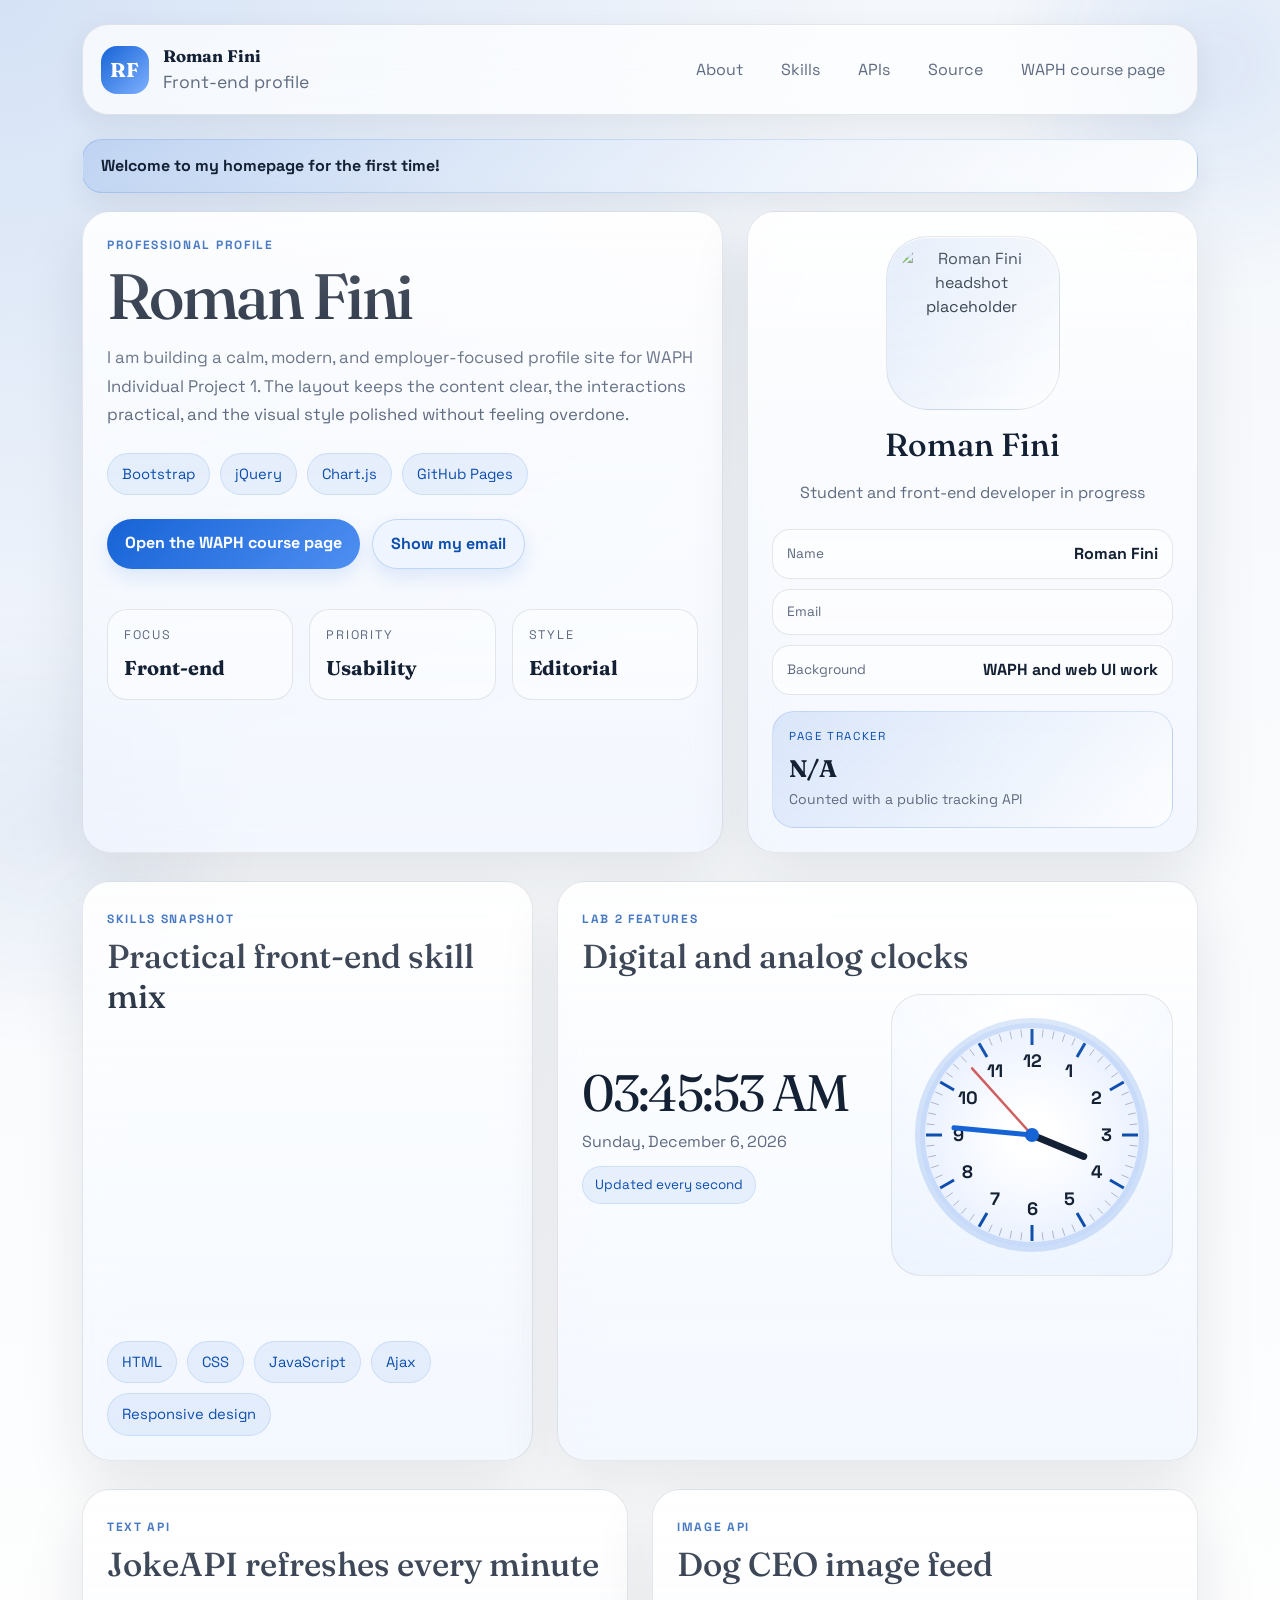
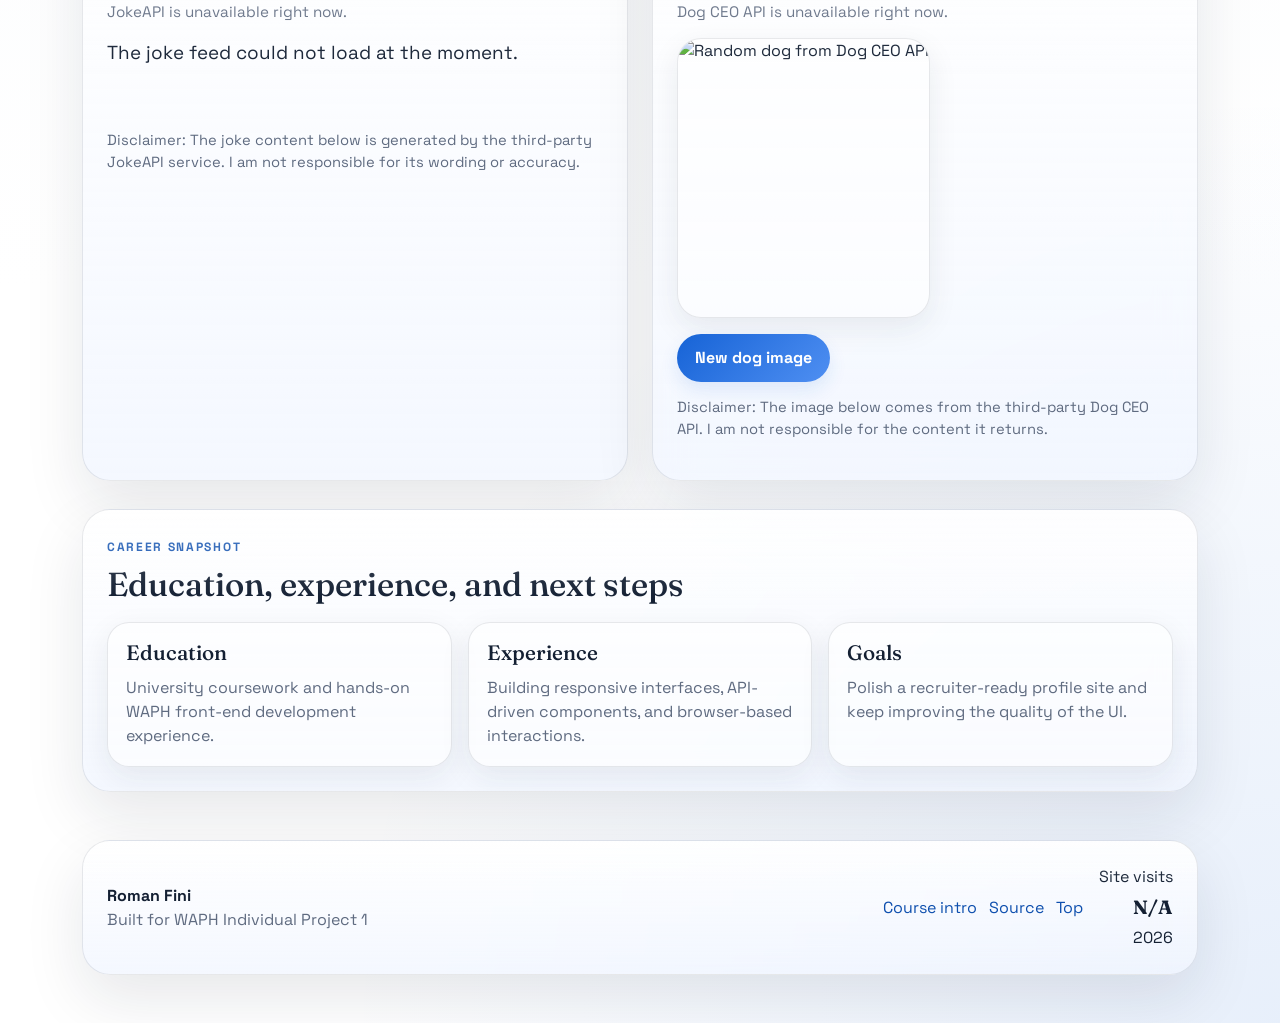
==== index.html @ 518fb68f "website draft" ====
<!doctype html>
<html lang="en">
<head>
  <meta charset="utf-8">
  <meta name="viewport" content="width=device-width, initial-scale=1">
  <title>Roman Fini | WAPH Professional Profile</title>
  <link rel="preconnect" href="https://fonts.googleapis.com">
  <link rel="preconnect" href="https://fonts.gstatic.com" crossorigin>
  <link href="https://fonts.googleapis.com/css2?family=Fraunces:opsz,wght@9..144,600;9..144,700&family=Space+Grotesk:wght@400;500;700&display=swap" rel="stylesheet">
  <link href="https://cdn.jsdelivr.net/npm/bootstrap@5.3.3/dist/css/bootstrap.min.css" rel="stylesheet">
  <link rel="stylesheet" href="styles.css">
</head>
<body>
  <div class="ambient ambient-one"></div>
  <div class="ambient ambient-two"></div>

  <header class="container py-4">
    <nav class="navbar navbar-expand-lg site-nav">
      <a class="navbar-brand brand-lockup" href="index.html" aria-label="Roman Fini home">
        <span class="brand-mark">RF</span>
        <span>
          <strong>Roman Fini</strong>
          <small>Front-end profile</small>
        </span>
      </a>
      <button class="navbar-toggler" type="button" data-bs-toggle="collapse" data-bs-target="#navLinks" aria-controls="navLinks" aria-expanded="false" aria-label="Toggle navigation">
        <span class="navbar-toggler-icon"></span>
      </button>
      <div class="collapse navbar-collapse" id="navLinks">
        <div class="ms-auto nav-links">
          <a href="#about">About</a>
          <a href="#skills">Skills</a>
          <a href="#apis">APIs</a>
          <a href="source.html">Source</a>
          <a href="waph.html">WAPH course page</a>
        </div>
      </div>
    </nav>
  </header>

  <main class="container pb-5">
    <div id="welcomeBanner" class="welcome-banner" role="status" aria-live="polite"></div>

    <section class="hero-grid row g-4 align-items-stretch" id="about">
      <div class="col-lg-7">
        <div class="panel hero-panel h-100">
          <div class="eyebrow">Professional profile</div>
          <h1>Roman Fini</h1>
          <p class="lead-copy">
            I am building a calm, modern, and employer-focused profile site for WAPH Individual Project 1.
            The layout keeps the content clear, the interactions practical, and the visual style polished without feeling overdone.
          </p>
          <div class="chip-row">
            <span class="chip">Bootstrap</span>
            <span class="chip">jQuery</span>
            <span class="chip">Chart.js</span>
            <span class="chip">GitHub Pages</span>
          </div>
          <div class="hero-actions">
            <a class="btn btn-primary soft-button" href="waph.html">Open the WAPH course page</a>
            <button id="toggleEmail" class="btn btn-outline-primary soft-button" type="button" aria-controls="emailValue" aria-expanded="false">Show my email</button>
          </div>
          <div class="hero-metrics row g-3">
            <div class="col-sm-4">
              <div class="metric">
                <span>Focus</span>
                <strong>Front-end</strong>
              </div>
            </div>
            <div class="col-sm-4">
              <div class="metric">
                <span>Priority</span>
                <strong>Usability</strong>
              </div>
            </div>
            <div class="col-sm-4">
              <div class="metric">
                <span>Style</span>
                <strong>Editorial</strong>
              </div>
            </div>
          </div>
        </div>
      </div>

      <div class="col-lg-5">
        <div class="panel profile-panel h-100">
          <div class="profile-photo-wrap">
            <img src="assets/headshot.svg" width="150" height="150" alt="Roman Fini headshot placeholder" class="profile-photo">
          </div>
          <h2 class="profile-name">Roman Fini</h2>
          <p class="profile-role">Student and front-end developer in progress</p>
          <div class="contact-list">
            <div class="contact-line">
              <span>Name</span>
              <strong>Roman Fini</strong>
            </div>
            <div class="contact-line">
              <span>Email</span>
              <strong id="emailValue" hidden>finirf@mail.uc.edu</strong>
            </div>
            <div class="contact-line">
              <span>Background</span>
              <strong>WAPH and web UI work</strong>
            </div>
          </div>
          <div class="tracker-card">
            <span class="tracker-label">Page tracker</span>
            <strong id="visitCount">Loading...</strong>
            <small>Counted with a public tracking API</small>
          </div>
        </div>
      </div>
    </section>

    <section class="row g-4 mt-1" id="skills">
      <div class="col-lg-5">
        <div class="panel h-100">
          <div class="section-heading">
            <span class="eyebrow">Skills snapshot</span>
            <h2>Practical front-end skill mix</h2>
          </div>
          <canvas id="skillsChart" height="300"></canvas>
          <div class="skill-pills">
            <span class="chip">HTML</span>
            <span class="chip">CSS</span>
            <span class="chip">JavaScript</span>
            <span class="chip">Ajax</span>
            <span class="chip">Responsive design</span>
          </div>
        </div>
      </div>
      <div class="col-lg-7">
        <div class="panel h-100">
          <div class="section-heading">
            <span class="eyebrow">Lab 2 features</span>
            <h2>Digital and analog clocks</h2>
          </div>
          <div class="clock-grid">
            <div class="clock-display">
              <div id="digitalClock" class="digital-clock"></div>
              <div id="clockDate" class="clock-date"></div>
              <div class="status-pill">Updated every second</div>
            </div>
            <div class="clock-canvas-wrap">
              <canvas id="analogClock" width="260" height="260"></canvas>
            </div>
          </div>
        </div>
      </div>
    </section>

    <section class="row g-4 mt-1" id="apis">
      <div class="col-lg-6">
        <div class="panel h-100">
          <div class="section-heading">
            <span class="eyebrow">Text API</span>
            <h2>JokeAPI refreshes every minute</h2>
          </div>
          <div id="jokeStatus" class="feature-status">Loading a fresh joke...</div>
          <p id="jokeText" class="api-copy"></p>
          <p class="api-disclaimer">Disclaimer: The joke content below is generated by the third-party JokeAPI service. I am not responsible for its wording or accuracy.</p>
        </div>
      </div>
      <div class="col-lg-6">
        <div class="panel h-100">
          <div class="section-heading">
            <span class="eyebrow">Image API</span>
            <h2>Dog CEO image feed</h2>
          </div>
          <div id="dogStatus" class="feature-status">Loading a fresh image...</div>
          <img id="dogImage" class="api-image" src="" alt="Random dog from Dog CEO API">
          <div class="hero-actions mt-3">
            <button id="refreshDog" class="btn btn-primary soft-button" type="button">New dog image</button>
          </div>
          <p class="api-disclaimer">Disclaimer: The image below comes from the third-party Dog CEO API. I am not responsible for the content it returns.</p>
        </div>
      </div>
    </section>

    <section class="row g-4 mt-1" id="career">
      <div class="col-12">
        <div class="panel career-panel">
          <div class="section-heading">
            <span class="eyebrow">Career snapshot</span>
            <h2>Education, experience, and next steps</h2>
          </div>
          <div class="career-grid">
            <article class="mini-card">
              <h3>Education</h3>
              <p>University coursework and hands-on WAPH front-end development experience.</p>
            </article>
            <article class="mini-card">
              <h3>Experience</h3>
              <p>Building responsive interfaces, API-driven components, and browser-based interactions.</p>
            </article>
            <article class="mini-card">
              <h3>Goals</h3>
              <p>Polish a recruiter-ready profile site and keep improving the quality of the UI.</p>
            </article>
          </div>
        </div>
      </div>
    </section>
  </main>

  <footer class="container pb-5">
    <div class="panel footer-panel">
      <div>
        <strong>Roman Fini</strong>
        <p class="mb-0">Built for WAPH Individual Project 1</p>
      </div>
      <div class="footer-links">
        <a href="waph.html">Course intro</a>
        <a href="source.html">Source</a>
        <a href="#about">Top</a>
      </div>
      <div class="footer-meta">
        <span>Site visits</span>
        <strong id="visitCountFooter">Loading...</strong>
        <span id="currentYear"></span>
      </div>
    </div>
  </footer>

  <script src="https://code.jquery.com/jquery-3.7.1.min.js"></script>
  <script src="https://cdn.jsdelivr.net/npm/chart.js@4.4.3/dist/chart.umd.min.js"></script>
  <script src="https://cdn.jsdelivr.net/npm/bootstrap@5.3.3/dist/js/bootstrap.bundle.min.js"></script>
  <script src="app.js"></script>
</body>
</html>
---- styles.css ----
:root {
  --page-bg: #f4f7fb;
  --page-bg-alt: #ecf4ff;
  --surface: rgba(255, 255, 255, 0.74);
  --surface-strong: rgba(255, 255, 255, 0.92);
  --border: rgba(20, 32, 51, 0.1);
  --ink: #142033;
  --muted: #5f6b80;
  --accent: #1663d6;
  --accent-strong: #0e4fae;
  --accent-soft: #e8f1ff;
  --shadow: 0 24px 60px rgba(20, 32, 51, 0.1);
  --shadow-soft: 0 10px 30px rgba(20, 32, 51, 0.08);
  --radius-xl: 28px;
  --radius-lg: 22px;
  --body-font: "Space Grotesk", sans-serif;
  --display-font: "Fraunces", serif;
}

* {
  box-sizing: border-box;
}

html {
  scroll-behavior: smooth;
}

body {
  margin: 0;
  font-family: var(--body-font);
  color: var(--ink);
  background:
    radial-gradient(circle at top left, rgba(22, 99, 214, 0.14), transparent 30%),
    radial-gradient(circle at bottom right, rgba(22, 99, 214, 0.1), transparent 32%),
    linear-gradient(180deg, var(--page-bg), #ffffff 72%);
  min-height: 100vh;
  position: relative;
  overflow-x: hidden;
}

body::before,
body::after {
  content: "";
  position: fixed;
  width: 28rem;
  height: 28rem;
  border-radius: 50%;
  pointer-events: none;
  z-index: -1;
  filter: blur(22px);
  opacity: 0.55;
}

body::before {
  top: -10rem;
  right: -10rem;
  background: radial-gradient(circle, rgba(22, 99, 214, 0.2), transparent 70%);
}

body::after {
  bottom: -10rem;
  left: -12rem;
  background: radial-gradient(circle, rgba(14, 79, 174, 0.15), transparent 70%);
}

.container {
  position: relative;
}

.site-nav,
.panel,
.welcome-banner {
  backdrop-filter: blur(18px);
}

.site-nav {
  background: rgba(255, 255, 255, 0.72);
  border: 1px solid var(--border);
  border-radius: 26px;
  padding: 14px 18px;
  box-shadow: var(--shadow-soft);
}

.brand-lockup {
  display: flex;
  align-items: center;
  gap: 14px;
  text-decoration: none;
  color: inherit;
}

.brand-lockup strong {
  display: block;
  font-family: var(--display-font);
  font-size: 1.05rem;
}

.brand-lockup small {
  display: block;
  color: var(--muted);
}

.brand-mark {
  width: 48px;
  height: 48px;
  border-radius: 16px;
  background: linear-gradient(135deg, var(--accent), #7fb1ff);
  color: #ffffff;
  display: grid;
  place-items: center;
  font-family: var(--display-font);
  font-weight: 700;
  letter-spacing: 0.03em;
}

.nav-links {
  display: flex;
  gap: 10px;
  flex-wrap: wrap;
}

.nav-links a {
  text-decoration: none;
  color: var(--muted);
  padding: 10px 14px;
  border-radius: 999px;
  transition: color 180ms ease, background 180ms ease, transform 180ms ease;
}

.nav-links a:hover {
  color: var(--ink);
  background: var(--accent-soft);
  transform: translateY(-1px);
}

.navbar-toggler {
  border: 1px solid var(--border);
  background: rgba(255, 255, 255, 0.7);
  border-radius: 16px;
}

.navbar-toggler:focus {
  box-shadow: none;
}

.welcome-banner {
  padding: 14px 18px;
  border-radius: 20px;
  background: linear-gradient(135deg, rgba(22, 99, 214, 0.14), rgba(255, 255, 255, 0.9));
  border: 1px solid rgba(22, 99, 214, 0.16);
  margin-bottom: 18px;
  box-shadow: var(--shadow-soft);
  font-weight: 700;
}

.panel {
  position: relative;
  background: linear-gradient(180deg, rgba(255, 255, 255, 0.88), rgba(240, 245, 255, 0.72));
  border: 1px solid var(--border);
  border-radius: var(--radius-xl);
  padding: 24px;
  box-shadow: var(--shadow);
  overflow: hidden;
}

.panel::after {
  content: "";
  position: absolute;
  inset: 0;
  border-radius: inherit;
  pointer-events: none;
  background: linear-gradient(180deg, rgba(255, 255, 255, 0.3), transparent 32%);
}

.eyebrow {
  text-transform: uppercase;
  letter-spacing: 0.14em;
  font-size: 0.75rem;
  color: var(--accent-strong);
  font-weight: 700;
}

.hero-panel h1,
.section-heading h2,
.profile-name,
.mini-card h3 {
  font-family: var(--display-font);
}

.hero-panel h1 {
  font-size: clamp(2.5rem, 5vw, 4.7rem);
  line-height: 0.95;
  margin: 12px 0 16px;
  letter-spacing: -0.04em;
}

.lead-copy {
  color: var(--muted);
  font-size: 1.05rem;
  line-height: 1.7;
  max-width: 62ch;
}

.chip-row,
.skill-pills {
  display: flex;
  flex-wrap: wrap;
  gap: 10px;
}

.chip-row {
  margin: 24px 0;
}

.chip {
  display: inline-flex;
  align-items: center;
  padding: 9px 14px;
  border-radius: 999px;
  background: rgba(22, 99, 214, 0.08);
  color: var(--accent-strong);
  border: 1px solid rgba(22, 99, 214, 0.12);
  font-size: 0.92rem;
}

.hero-actions {
  display: flex;
  flex-wrap: wrap;
  gap: 12px;
  margin-top: 18px;
}

.soft-button {
  border-radius: 999px;
  padding: 12px 18px;
  font-weight: 700;
  box-shadow: 0 8px 18px rgba(22, 99, 214, 0.12);
  transition: transform 180ms ease, box-shadow 180ms ease, background 180ms ease;
}

.btn-primary.soft-button {
  background: linear-gradient(135deg, var(--accent), #4f8ff2);
  border: none;
}

.btn-primary.soft-button:hover {
  transform: translateY(-1px);
  box-shadow: 0 14px 30px rgba(22, 99, 214, 0.22);
}

.btn-outline-primary.soft-button {
  border: 1px solid rgba(22, 99, 214, 0.22);
  color: var(--accent-strong);
  background: rgba(232, 241, 255, 0.5);
}

.btn-outline-primary.soft-button:hover {
  color: var(--accent-strong);
  background: rgba(232, 241, 255, 0.9);
}

.hero-metrics {
  margin-top: 24px;
}

.metric {
  border: 1px solid var(--border);
  border-radius: 20px;
  padding: 16px;
  background: rgba(255, 255, 255, 0.48);
}

.metric span {
  display: block;
  font-size: 0.78rem;
  text-transform: uppercase;
  letter-spacing: 0.14em;
  color: var(--muted);
  margin-bottom: 8px;
}

.metric strong {
  font-family: var(--display-font);
  font-size: 1.25rem;
}

.profile-panel {
  display: flex;
  flex-direction: column;
  align-items: center;
  text-align: center;
  gap: 16px;
}

.profile-photo-wrap {
  width: 174px;
  height: 174px;
  border-radius: 42px;
  padding: 10px;
  background: linear-gradient(135deg, rgba(22, 99, 214, 0.14), rgba(255, 255, 255, 0.72));
  border: 1px solid var(--border);
  box-shadow: inset 0 1px 0 rgba(255, 255, 255, 0.8);
}

.profile-photo {
  width: 150px;
  height: 150px;
  display: block;
  border-radius: 34px;
  object-fit: cover;
}

.profile-name {
  font-size: 2rem;
  margin: 0;
}

.profile-role {
  color: var(--muted);
  margin: 0;
}

.contact-list {
  width: 100%;
  display: flex;
  flex-direction: column;
  gap: 10px;
  margin-top: 8px;
}

.contact-line {
  display: flex;
  justify-content: space-between;
  gap: 14px;
  padding: 12px 14px;
  border-radius: 18px;
  background: rgba(255, 255, 255, 0.55);
  border: 1px solid var(--border);
  align-items: center;
}

.contact-line span {
  color: var(--muted);
  font-size: 0.85rem;
}

.contact-line strong {
  text-align: right;
}

.tracker-card {
  width: 100%;
  border-radius: 22px;
  padding: 16px;
  background: linear-gradient(135deg, rgba(22, 99, 214, 0.12), rgba(255, 255, 255, 0.72));
  border: 1px solid rgba(22, 99, 214, 0.16);
  text-align: left;
}

.tracker-label {
  display: block;
  text-transform: uppercase;
  letter-spacing: 0.14em;
  font-size: 0.72rem;
  color: var(--accent-strong);
  margin-bottom: 6px;
}

.tracker-card strong {
  display: block;
  font-family: var(--display-font);
  font-size: 1.5rem;
}

.tracker-card small {
  color: var(--muted);
}

.section-heading {
  margin-bottom: 18px;
}

.section-heading h2 {
  margin: 6px 0 0;
  font-size: clamp(1.5rem, 2.6vw, 2.2rem);
}

.clock-grid {
  display: grid;
  grid-template-columns: minmax(0, 1fr) auto;
  gap: 24px;
  align-items: center;
}

.clock-display {
  display: flex;
  flex-direction: column;
  gap: 12px;
}

.digital-clock {
  font-family: var(--display-font);
  font-size: clamp(2rem, 4vw, 3.6rem);
  line-height: 1;
  letter-spacing: -0.04em;
}

.clock-date {
  color: var(--muted);
  font-size: 1rem;
}

.status-pill {
  display: inline-flex;
  align-self: flex-start;
  padding: 8px 12px;
  border-radius: 999px;
  background: rgba(22, 99, 214, 0.08);
  color: var(--accent-strong);
  border: 1px solid rgba(22, 99, 214, 0.12);
  font-size: 0.84rem;
}

.clock-canvas-wrap {
  display: grid;
  place-items: center;
  padding: 10px;
  border-radius: 30px;
  background: radial-gradient(circle at top, rgba(255, 255, 255, 0.9), rgba(232, 241, 255, 0.7));
  border: 1px solid var(--border);
}

#analogClock {
  width: 260px;
  height: 260px;
  max-width: 100%;
}

.feature-status {
  color: var(--muted);
  font-size: 0.95rem;
  margin-bottom: 14px;
}

.api-copy {
  font-size: 1.18rem;
  line-height: 1.6;
  margin-bottom: 14px;
  min-height: 4.8rem;
}

.api-image {
  width: 100%;
  min-height: 280px;
  object-fit: cover;
  border-radius: 24px;
  border: 1px solid var(--border);
  box-shadow: var(--shadow-soft);
  background: rgba(255, 255, 255, 0.56);
}

.api-disclaimer {
  margin-top: 14px;
  color: var(--muted);
  font-size: 0.92rem;
}

.career-grid {
  display: grid;
  grid-template-columns: repeat(3, minmax(0, 1fr));
  gap: 16px;
}

.mini-card {
  padding: 18px;
  border-radius: 22px;
  background: rgba(255, 255, 255, 0.56);
  border: 1px solid var(--border);
  box-shadow: var(--shadow-soft);
}

.mini-card h3 {
  font-size: 1.3rem;
  margin-bottom: 10px;
}

.mini-card p {
  color: var(--muted);
  margin-bottom: 0;
}

.footer-panel {
  display: grid;
  grid-template-columns: 1fr auto auto;
  gap: 16px;
  align-items: center;
}

.footer-panel p {
  color: var(--muted);
}

.footer-links {
  display: flex;
  gap: 12px;
  flex-wrap: wrap;
  justify-content: center;
}

.footer-links a {
  color: var(--accent-strong);
  text-decoration: none;
}

.footer-links a:hover {
  text-decoration: underline;
}

.footer-meta {
  display: flex;
  flex-direction: column;
  align-items: flex-end;
  gap: 4px;
  text-align: right;
}

.footer-meta strong {
  font-family: var(--display-font);
  font-size: 1.2rem;
}

@media (max-width: 991.98px) {
  .clock-grid,
  .career-grid,
  .footer-panel {
    grid-template-columns: 1fr;
  }

  .footer-links,
  .footer-meta {
    justify-content: flex-start;
    align-items: flex-start;
    text-align: left;
  }

  .nav-links {
    margin-top: 16px;
  }
}

@media (max-width: 575.98px) {
  .panel {
    padding: 18px;
  }

  .profile-photo-wrap {
    width: 160px;
    height: 160px;
  }

  .profile-photo {
    width: 140px;
    height: 140px;
  }

  .contact-line {
    flex-direction: column;
    align-items: flex-start;
  }

  .contact-line strong {
    text-align: left;
  }
}

@media print {
  body {
    background: #ffffff;
  }

  .ambient,
  .navbar-toggler,
  button.soft-button,
  #refreshDog {
    display: none !important;
  }

  .panel,
  .site-nav,
  .welcome-banner {
    box-shadow: none;
    backdrop-filter: none;
    background: #ffffff;
  }

  a {
    text-decoration: underline;
  }
}
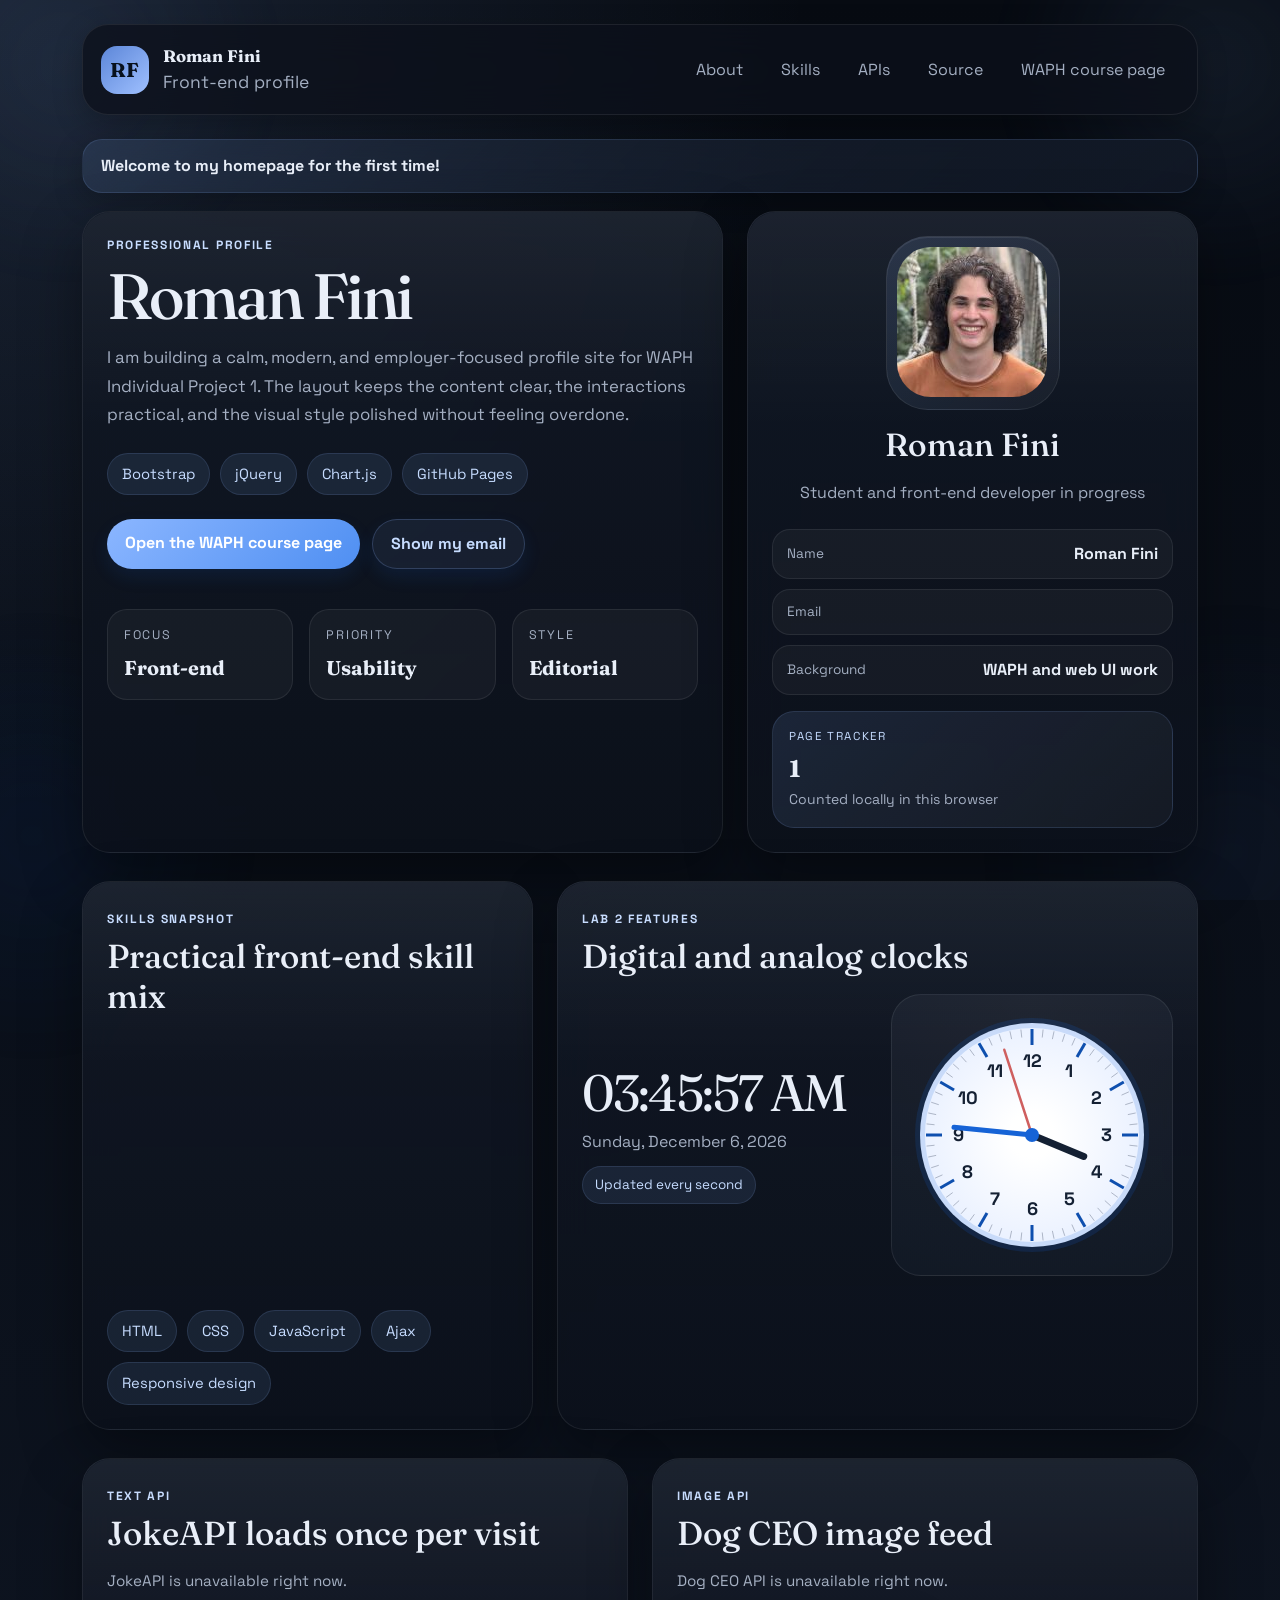
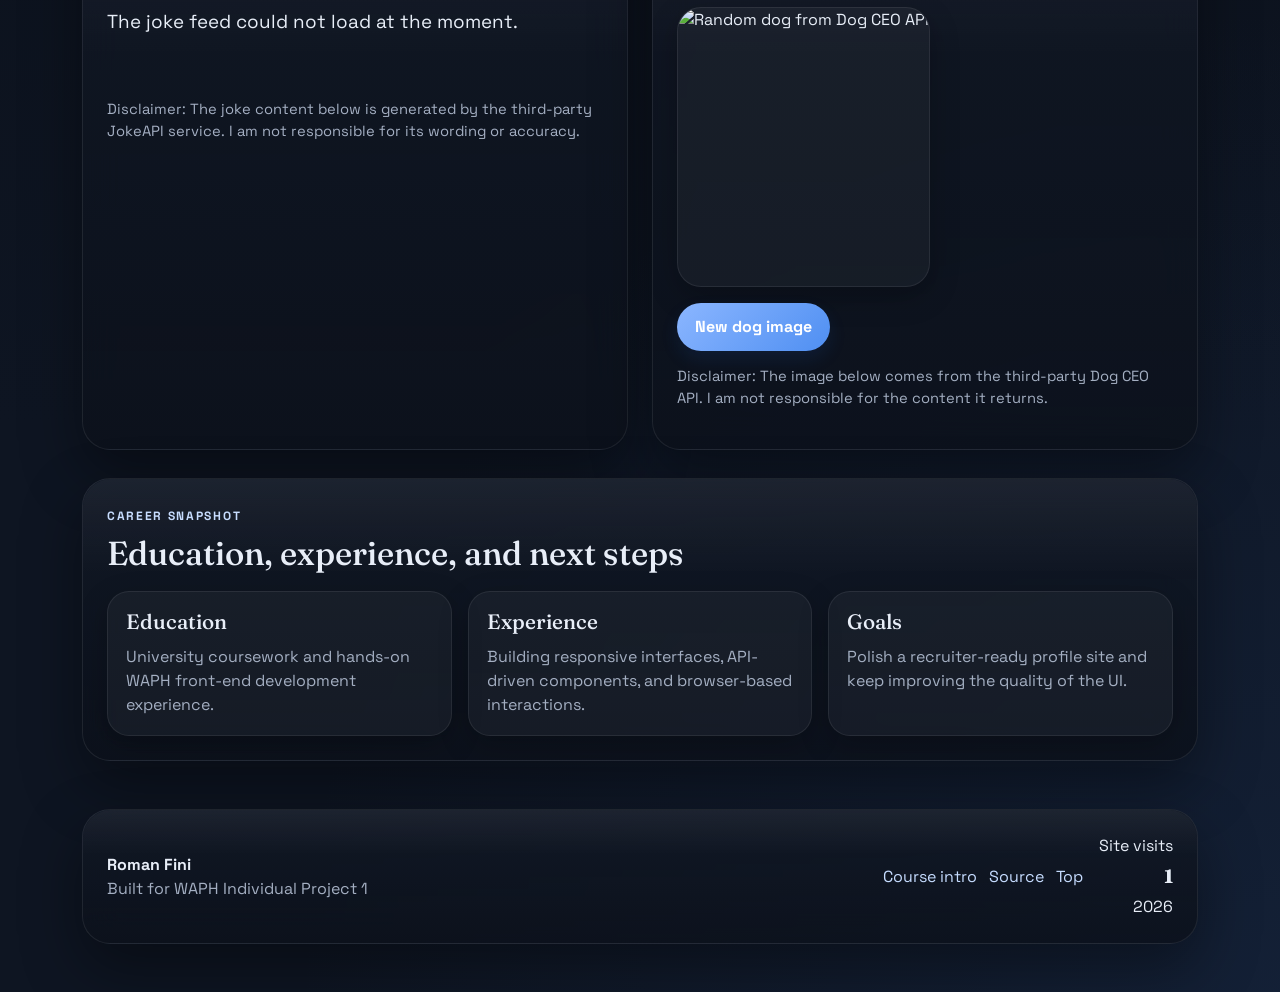
==== commit b1518358: "dark mode is better" ====
--- a/index.html
+++ b/index.html
@@ -86,7 +86,7 @@
       <div class="col-lg-5">
         <div class="panel profile-panel h-100">
           <div class="profile-photo-wrap">
-            <img src="assets/headshot.svg" width="150" height="150" alt="Roman Fini headshot placeholder" class="profile-photo">
+            <img src="images/headshot.jpg" width="150" height="150" alt="Roman Fini headshot placeholder" class="profile-photo">
           </div>
           <h2 class="profile-name">Roman Fini</h2>
           <p class="profile-role">Student and front-end developer in progress</p>
@@ -107,7 +107,7 @@
           <div class="tracker-card">
             <span class="tracker-label">Page tracker</span>
             <strong id="visitCount">Loading...</strong>
-            <small>Counted with a public tracking API</small>
+            <small>Counted locally in this browser</small>
           </div>
         </div>
       </div>
@@ -120,7 +120,9 @@
             <span class="eyebrow">Skills snapshot</span>
             <h2>Practical front-end skill mix</h2>
           </div>
-          <canvas id="skillsChart" height="300"></canvas>
+          <div class="chart-frame">
+            <canvas id="skillsChart" height="260"></canvas>
+          </div>
           <div class="skill-pills">
             <span class="chip">HTML</span>
             <span class="chip">CSS</span>
@@ -155,7 +157,7 @@
         <div class="panel h-100">
           <div class="section-heading">
             <span class="eyebrow">Text API</span>
-            <h2>JokeAPI refreshes every minute</h2>
+            <h2>JokeAPI loads once per visit</h2>
           </div>
           <div id="jokeStatus" class="feature-status">Loading a fresh joke...</div>
           <p id="jokeText" class="api-copy"></p>
--- a/styles.css
+++ b/styles.css
@@ -1,16 +1,16 @@
 :root {
-  --page-bg: #f4f7fb;
-  --page-bg-alt: #ecf4ff;
-  --surface: rgba(255, 255, 255, 0.74);
-  --surface-strong: rgba(255, 255, 255, 0.92);
-  --border: rgba(20, 32, 51, 0.1);
-  --ink: #142033;
-  --muted: #5f6b80;
-  --accent: #1663d6;
-  --accent-strong: #0e4fae;
-  --accent-soft: #e8f1ff;
-  --shadow: 0 24px 60px rgba(20, 32, 51, 0.1);
-  --shadow-soft: 0 10px 30px rgba(20, 32, 51, 0.08);
+  --page-bg: #070b12;
+  --page-bg-alt: #0e1522;
+  --surface: rgba(12, 17, 27, 0.78);
+  --surface-strong: rgba(17, 24, 37, 0.94);
+  --border: rgba(255, 255, 255, 0.08);
+  --ink: #e8eef8;
+  --muted: #a4afc2;
+  --accent: #8bb6ff;
+  --accent-strong: #c6dcff;
+  --accent-soft: rgba(139, 182, 255, 0.12);
+  --shadow: 0 24px 60px rgba(0, 0, 0, 0.38);
+  --shadow-soft: 0 10px 30px rgba(0, 0, 0, 0.24);
   --radius-xl: 28px;
   --radius-lg: 22px;
   --body-font: "Space Grotesk", sans-serif;
@@ -22,20 +22,24 @@
 }
 
 html {
-  scroll-behavior: smooth;
+  scroll-behavior: auto;
+  overflow-x: hidden;
+  overflow-y: auto;
 }
 
 body {
   margin: 0;
   font-family: var(--body-font);
   color: var(--ink);
+  color-scheme: dark;
   background:
-    radial-gradient(circle at top left, rgba(22, 99, 214, 0.14), transparent 30%),
-    radial-gradient(circle at bottom right, rgba(22, 99, 214, 0.1), transparent 32%),
-    linear-gradient(180deg, var(--page-bg), #ffffff 72%);
+    radial-gradient(circle at top left, rgba(139, 182, 255, 0.14), transparent 28%),
+    radial-gradient(circle at bottom right, rgba(38, 71, 124, 0.22), transparent 34%),
+    linear-gradient(180deg, var(--page-bg), var(--page-bg-alt) 78%);
   min-height: 100vh;
   position: relative;
   overflow-x: hidden;
+  overscroll-behavior-y: none;
 }
 
 body::before,
@@ -54,13 +58,46 @@
 body::before {
   top: -10rem;
   right: -10rem;
-  background: radial-gradient(circle, rgba(22, 99, 214, 0.2), transparent 70%);
+  background: radial-gradient(circle, rgba(139, 182, 255, 0.16), transparent 70%);
 }
 
 body::after {
   bottom: -10rem;
   left: -12rem;
-  background: radial-gradient(circle, rgba(14, 79, 174, 0.15), transparent 70%);
+  background: radial-gradient(circle, rgba(14, 79, 174, 0.18), transparent 70%);
+}
+
+.ambient {
+  position: fixed;
+  inset: 0;
+  pointer-events: none;
+  z-index: -2;
+  overflow: hidden;
+}
+
+.ambient::before,
+.ambient::after {
+  content: "";
+  position: absolute;
+  border-radius: 50%;
+  filter: blur(24px);
+  opacity: 0.55;
+}
+
+.ambient-one::before {
+  width: 28rem;
+  height: 28rem;
+  top: -10rem;
+  left: -10rem;
+  background: radial-gradient(circle, rgba(139, 182, 255, 0.12), transparent 70%);
+}
+
+.ambient-two::before {
+  width: 30rem;
+  height: 30rem;
+  right: -12rem;
+  bottom: -12rem;
+  background: radial-gradient(circle, rgba(38, 71, 124, 0.2), transparent 72%);
 }
 
 .container {
@@ -74,7 +111,7 @@
 }
 
 .site-nav {
-  background: rgba(255, 255, 255, 0.72);
+  background: rgba(12, 17, 27, 0.76);
   border: 1px solid var(--border);
   border-radius: 26px;
   padding: 14px 18px;
@@ -104,8 +141,8 @@
   width: 48px;
   height: 48px;
   border-radius: 16px;
-  background: linear-gradient(135deg, var(--accent), #7fb1ff);
-  color: #ffffff;
+  background: linear-gradient(135deg, #5c86d8, #9fc0ff);
+  color: #08111d;
   display: grid;
   place-items: center;
   font-family: var(--display-font);
@@ -129,13 +166,13 @@
 
 .nav-links a:hover {
   color: var(--ink);
-  background: var(--accent-soft);
+  background: rgba(139, 182, 255, 0.12);
   transform: translateY(-1px);
 }
 
 .navbar-toggler {
   border: 1px solid var(--border);
-  background: rgba(255, 255, 255, 0.7);
+  background: rgba(12, 17, 27, 0.78);
   border-radius: 16px;
 }
 
@@ -146,8 +183,8 @@
 .welcome-banner {
   padding: 14px 18px;
   border-radius: 20px;
-  background: linear-gradient(135deg, rgba(22, 99, 214, 0.14), rgba(255, 255, 255, 0.9));
-  border: 1px solid rgba(22, 99, 214, 0.16);
+  background: linear-gradient(135deg, rgba(139, 182, 255, 0.12), rgba(17, 24, 37, 0.92));
+  border: 1px solid rgba(139, 182, 255, 0.14);
   margin-bottom: 18px;
   box-shadow: var(--shadow-soft);
   font-weight: 700;
@@ -155,7 +192,7 @@
 
 .panel {
   position: relative;
-  background: linear-gradient(180deg, rgba(255, 255, 255, 0.88), rgba(240, 245, 255, 0.72));
+  background: linear-gradient(180deg, rgba(17, 24, 37, 0.92), rgba(12, 17, 27, 0.84));
   border: 1px solid var(--border);
   border-radius: var(--radius-xl);
   padding: 24px;
@@ -169,7 +206,7 @@
   inset: 0;
   border-radius: inherit;
   pointer-events: none;
-  background: linear-gradient(180deg, rgba(255, 255, 255, 0.3), transparent 32%);
+  background: linear-gradient(180deg, rgba(255, 255, 255, 0.05), transparent 34%);
 }
 
 .eyebrow {
@@ -217,9 +254,9 @@
   align-items: center;
   padding: 9px 14px;
   border-radius: 999px;
-  background: rgba(22, 99, 214, 0.08);
+  background: rgba(139, 182, 255, 0.1);
   color: var(--accent-strong);
-  border: 1px solid rgba(22, 99, 214, 0.12);
+  border: 1px solid rgba(139, 182, 255, 0.14);
   font-size: 0.92rem;
 }
 
@@ -249,14 +286,14 @@
 }
 
 .btn-outline-primary.soft-button {
-  border: 1px solid rgba(22, 99, 214, 0.22);
+  border: 1px solid rgba(139, 182, 255, 0.22);
   color: var(--accent-strong);
-  background: rgba(232, 241, 255, 0.5);
+  background: rgba(139, 182, 255, 0.08);
 }
 
 .btn-outline-primary.soft-button:hover {
   color: var(--accent-strong);
-  background: rgba(232, 241, 255, 0.9);
+  background: rgba(139, 182, 255, 0.14);
 }
 
 .hero-metrics {
@@ -267,7 +304,7 @@
   border: 1px solid var(--border);
   border-radius: 20px;
   padding: 16px;
-  background: rgba(255, 255, 255, 0.48);
+  background: rgba(255, 255, 255, 0.04);
 }
 
 .metric span {
@@ -297,9 +334,9 @@
   height: 174px;
   border-radius: 42px;
   padding: 10px;
-  background: linear-gradient(135deg, rgba(22, 99, 214, 0.14), rgba(255, 255, 255, 0.72));
-  border: 1px solid var(--border);
-  box-shadow: inset 0 1px 0 rgba(255, 255, 255, 0.8);
+  background: linear-gradient(135deg, rgba(139, 182, 255, 0.14), rgba(255, 255, 255, 0.04));
+  border: 1px solid var(--border);
+  box-shadow: inset 0 1px 0 rgba(255, 255, 255, 0.08);
 }
 
 .profile-photo {
@@ -334,7 +371,7 @@
   gap: 14px;
   padding: 12px 14px;
   border-radius: 18px;
-  background: rgba(255, 255, 255, 0.55);
+  background: rgba(255, 255, 255, 0.04);
   border: 1px solid var(--border);
   align-items: center;
 }
@@ -352,8 +389,8 @@
   width: 100%;
   border-radius: 22px;
   padding: 16px;
-  background: linear-gradient(135deg, rgba(22, 99, 214, 0.12), rgba(255, 255, 255, 0.72));
-  border: 1px solid rgba(22, 99, 214, 0.16);
+  background: linear-gradient(135deg, rgba(139, 182, 255, 0.12), rgba(255, 255, 255, 0.04));
+  border: 1px solid rgba(139, 182, 255, 0.14);
   text-align: left;
 }
 
@@ -415,9 +452,9 @@
   align-self: flex-start;
   padding: 8px 12px;
   border-radius: 999px;
-  background: rgba(22, 99, 214, 0.08);
+  background: rgba(139, 182, 255, 0.1);
   color: var(--accent-strong);
-  border: 1px solid rgba(22, 99, 214, 0.12);
+  border: 1px solid rgba(139, 182, 255, 0.14);
   font-size: 0.84rem;
 }
 
@@ -426,7 +463,7 @@
   place-items: center;
   padding: 10px;
   border-radius: 30px;
-  background: radial-gradient(circle at top, rgba(255, 255, 255, 0.9), rgba(232, 241, 255, 0.7));
+  background: radial-gradient(circle at top, rgba(255, 255, 255, 0.06), rgba(139, 182, 255, 0.04));
   border: 1px solid var(--border);
 }
 
@@ -434,6 +471,17 @@
   width: 260px;
   height: 260px;
   max-width: 100%;
+}
+
+.chart-frame {
+  position: relative;
+  height: 260px;
+  margin-bottom: 16px;
+}
+
+.chart-frame canvas {
+  width: 100% !important;
+  height: 100% !important;
 }
 
 .feature-status {
@@ -456,7 +504,7 @@
   border-radius: 24px;
   border: 1px solid var(--border);
   box-shadow: var(--shadow-soft);
-  background: rgba(255, 255, 255, 0.56);
+  background: rgba(255, 255, 255, 0.04);
 }
 
 .api-disclaimer {
@@ -474,7 +522,7 @@
 .mini-card {
   padding: 18px;
   border-radius: 22px;
-  background: rgba(255, 255, 255, 0.56);
+  background: rgba(255, 255, 255, 0.04);
   border: 1px solid var(--border);
   box-shadow: var(--shadow-soft);
 }
@@ -487,6 +535,19 @@
 .mini-card p {
   color: var(--muted);
   margin-bottom: 0;
+}
+
+.compact-list {
+  color: var(--muted);
+  margin: 0;
+  padding-left: 1.1rem;
+  display: grid;
+  gap: 0.6rem;
+}
+
+.compact-list strong,
+.compact-list code {
+  color: var(--ink);
 }
 
 .footer-panel {
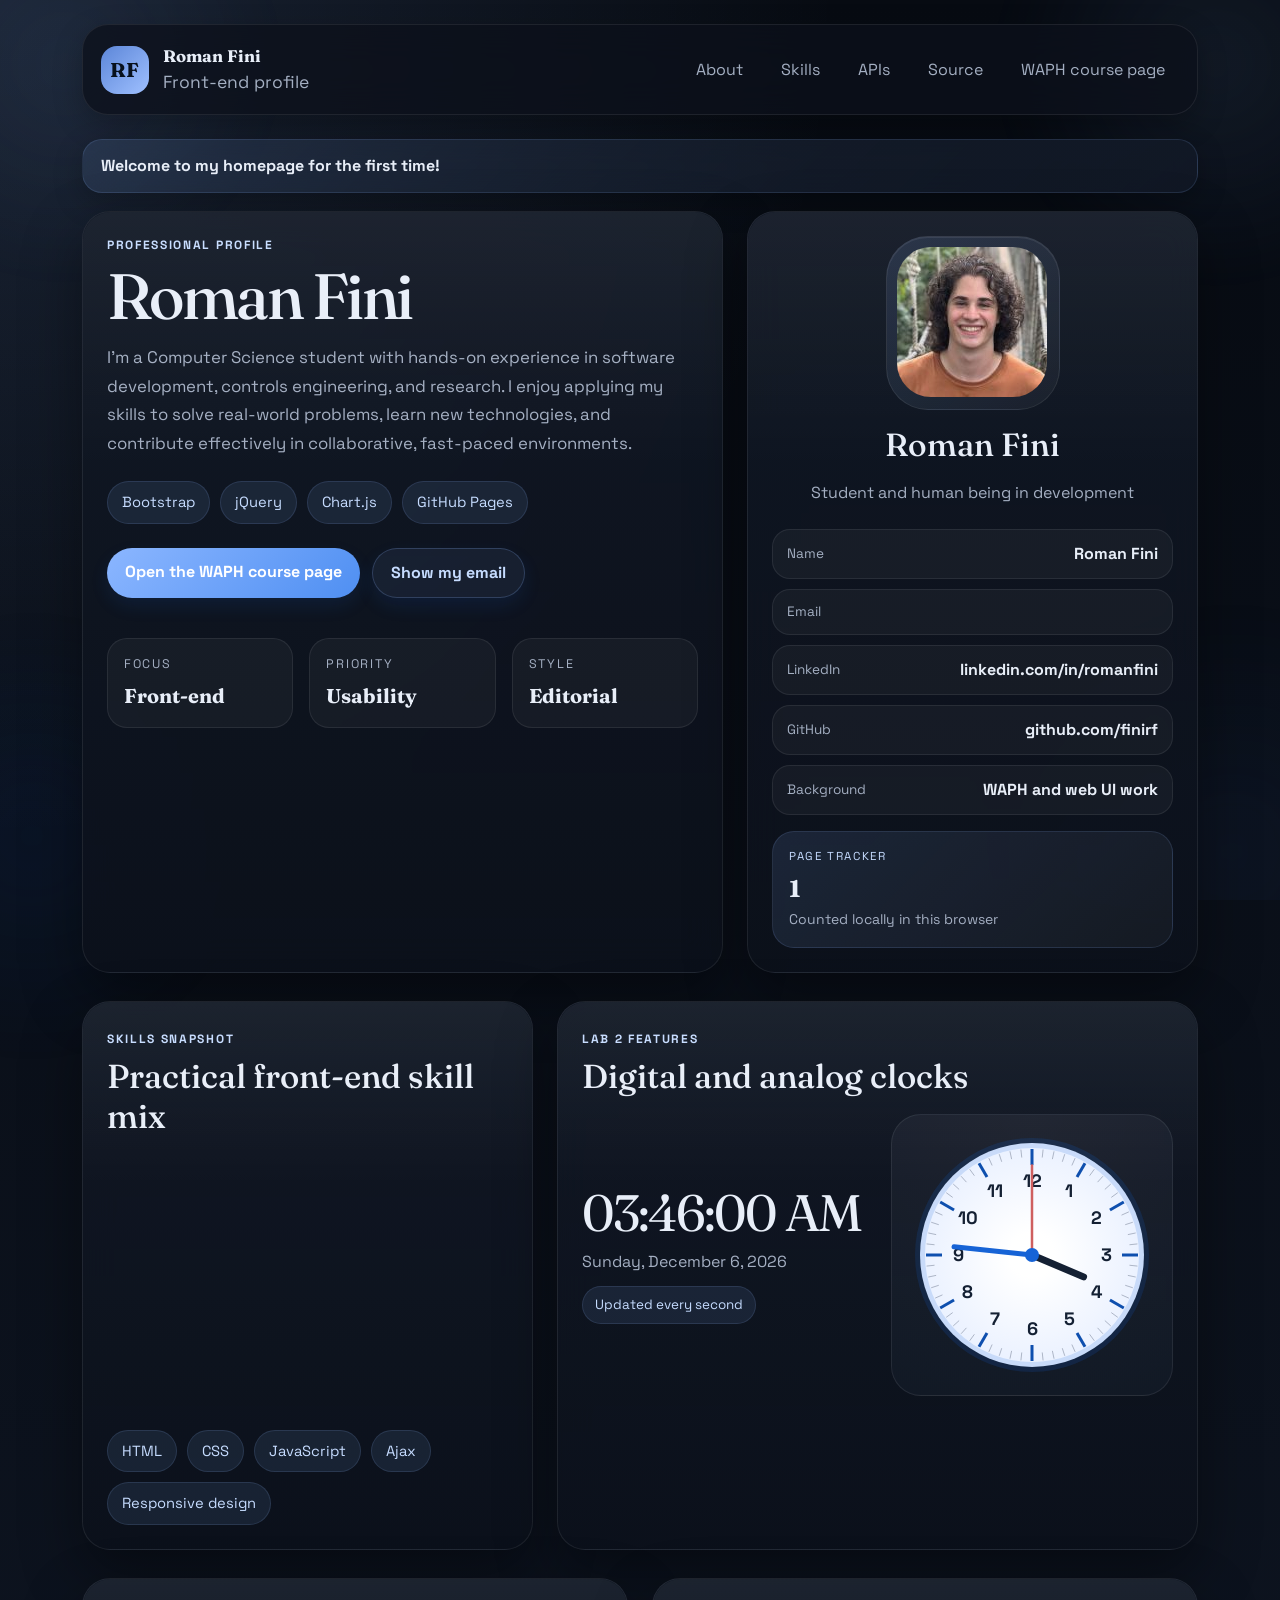
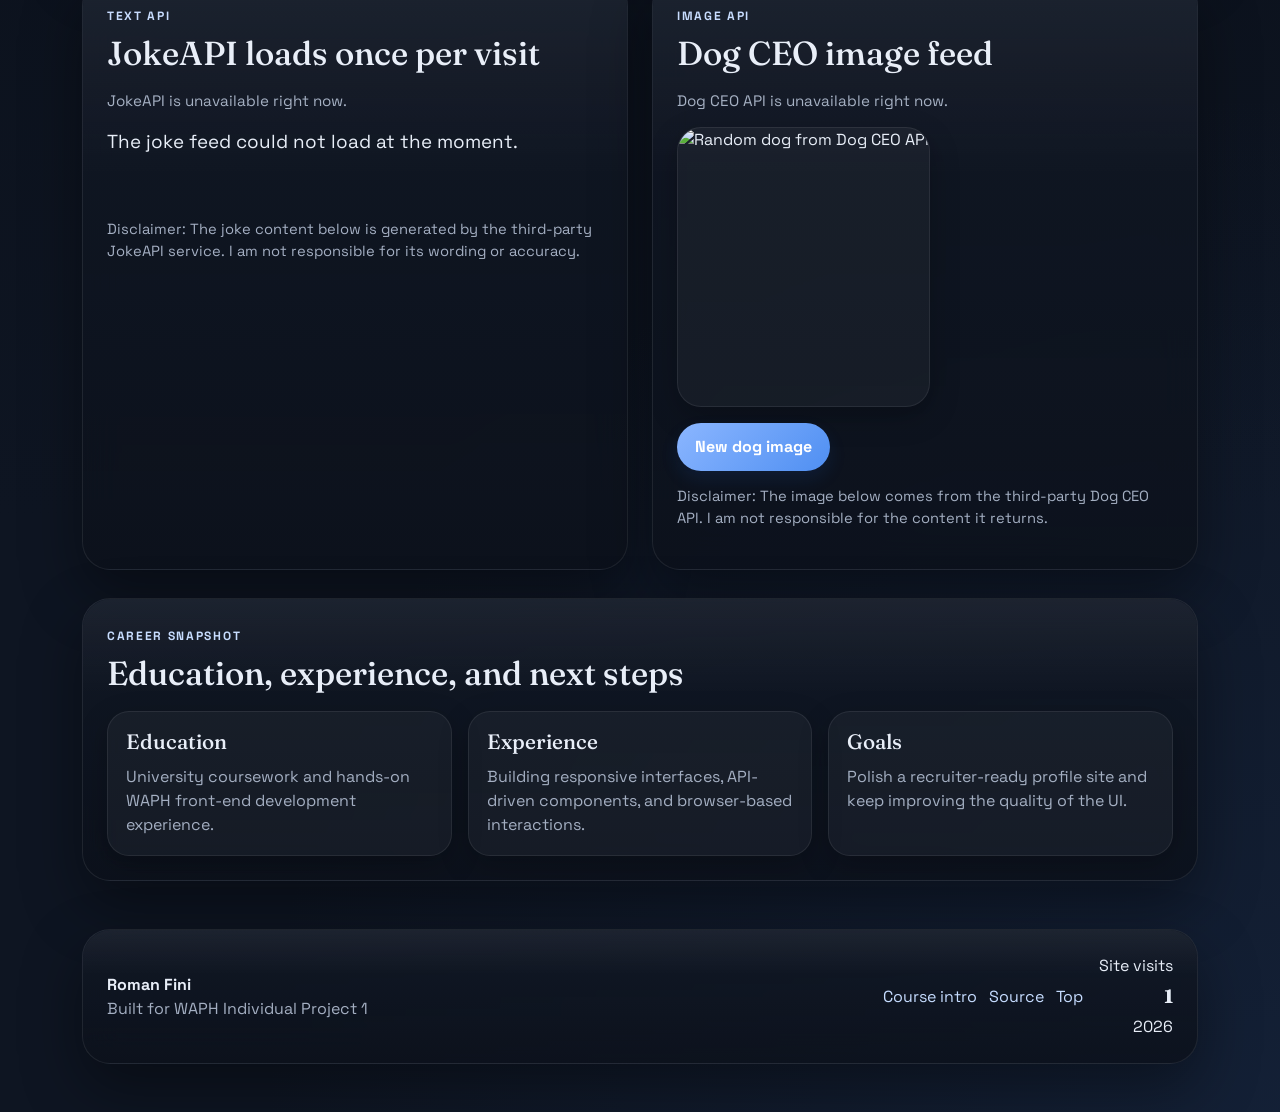
==== commit ba376c05: "scrolling fix, design tweaks, favicon update" ====
--- a/index.html
+++ b/index.html
@@ -4,6 +4,7 @@
   <meta charset="utf-8">
   <meta name="viewport" content="width=device-width, initial-scale=1">
   <title>Roman Fini | WAPH Professional Profile</title>
+  <link rel="icon" href="favicon.svg" type="image/svg+xml">
   <link rel="preconnect" href="https://fonts.googleapis.com">
   <link rel="preconnect" href="https://fonts.gstatic.com" crossorigin>
   <link href="https://fonts.googleapis.com/css2?family=Fraunces:opsz,wght@9..144,600;9..144,700&family=Space+Grotesk:wght@400;500;700&display=swap" rel="stylesheet">
@@ -47,8 +48,8 @@
           <div class="eyebrow">Professional profile</div>
           <h1>Roman Fini</h1>
           <p class="lead-copy">
-            I am building a calm, modern, and employer-focused profile site for WAPH Individual Project 1.
-            The layout keeps the content clear, the interactions practical, and the visual style polished without feeling overdone.
+            I’m a Computer Science student with hands-on experience in software development, controls engineering, and research.
+            I enjoy applying my skills to solve real-world problems, learn new technologies, and contribute effectively in collaborative, fast-paced environments.
           </p>
           <div class="chip-row">
             <span class="chip">Bootstrap</span>
@@ -89,7 +90,7 @@
             <img src="images/headshot.jpg" width="150" height="150" alt="Roman Fini headshot placeholder" class="profile-photo">
           </div>
           <h2 class="profile-name">Roman Fini</h2>
-          <p class="profile-role">Student and front-end developer in progress</p>
+          <p class="profile-role">Student and human being in development</p>
           <div class="contact-list">
             <div class="contact-line">
               <span>Name</span>
@@ -98,6 +99,14 @@
             <div class="contact-line">
               <span>Email</span>
               <strong id="emailValue" hidden>finirf@mail.uc.edu</strong>
+            </div>
+            <div class="contact-line">
+              <span>LinkedIn</span>
+              <strong><a href="https://www.linkedin.com/in/romanfini/" target="_blank" rel="noopener noreferrer">linkedin.com/in/romanfini</a></strong>
+            </div>
+            <div class="contact-line">
+              <span>GitHub</span>
+              <strong><a href="https://github.com/finirf" target="_blank" rel="noopener noreferrer">github.com/finirf</a></strong>
             </div>
             <div class="contact-line">
               <span>Background</span>
--- a/styles.css
+++ b/styles.css
@@ -39,7 +39,7 @@
   min-height: 100vh;
   position: relative;
   overflow-x: hidden;
-  overscroll-behavior-y: none;
+  overflow-y: auto;
 }
 
 body::before,
@@ -385,6 +385,16 @@
   text-align: right;
 }
 
+.contact-line a {
+  color: inherit;
+  text-decoration: none;
+  word-break: break-word;
+}
+
+.contact-line a:hover {
+  text-decoration: underline;
+}
+
 .tracker-card {
   width: 100%;
   border-radius: 22px;
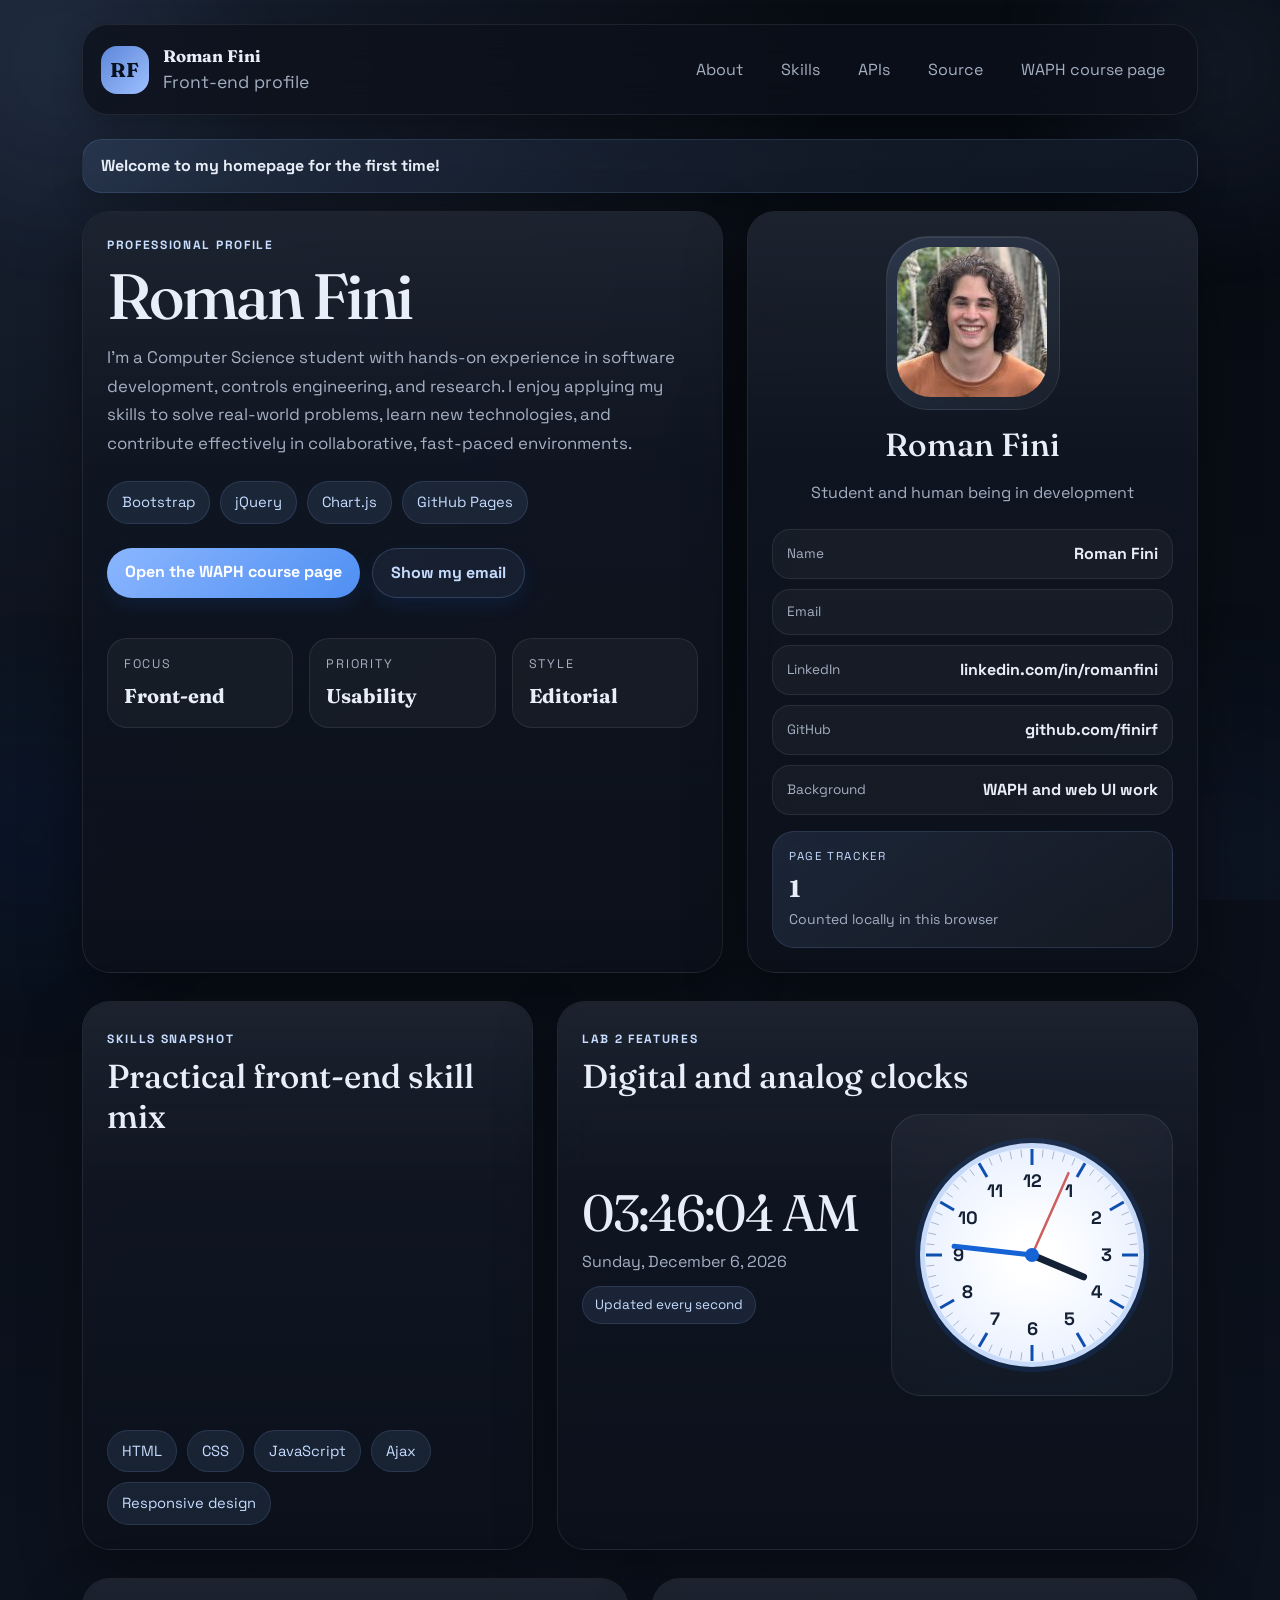
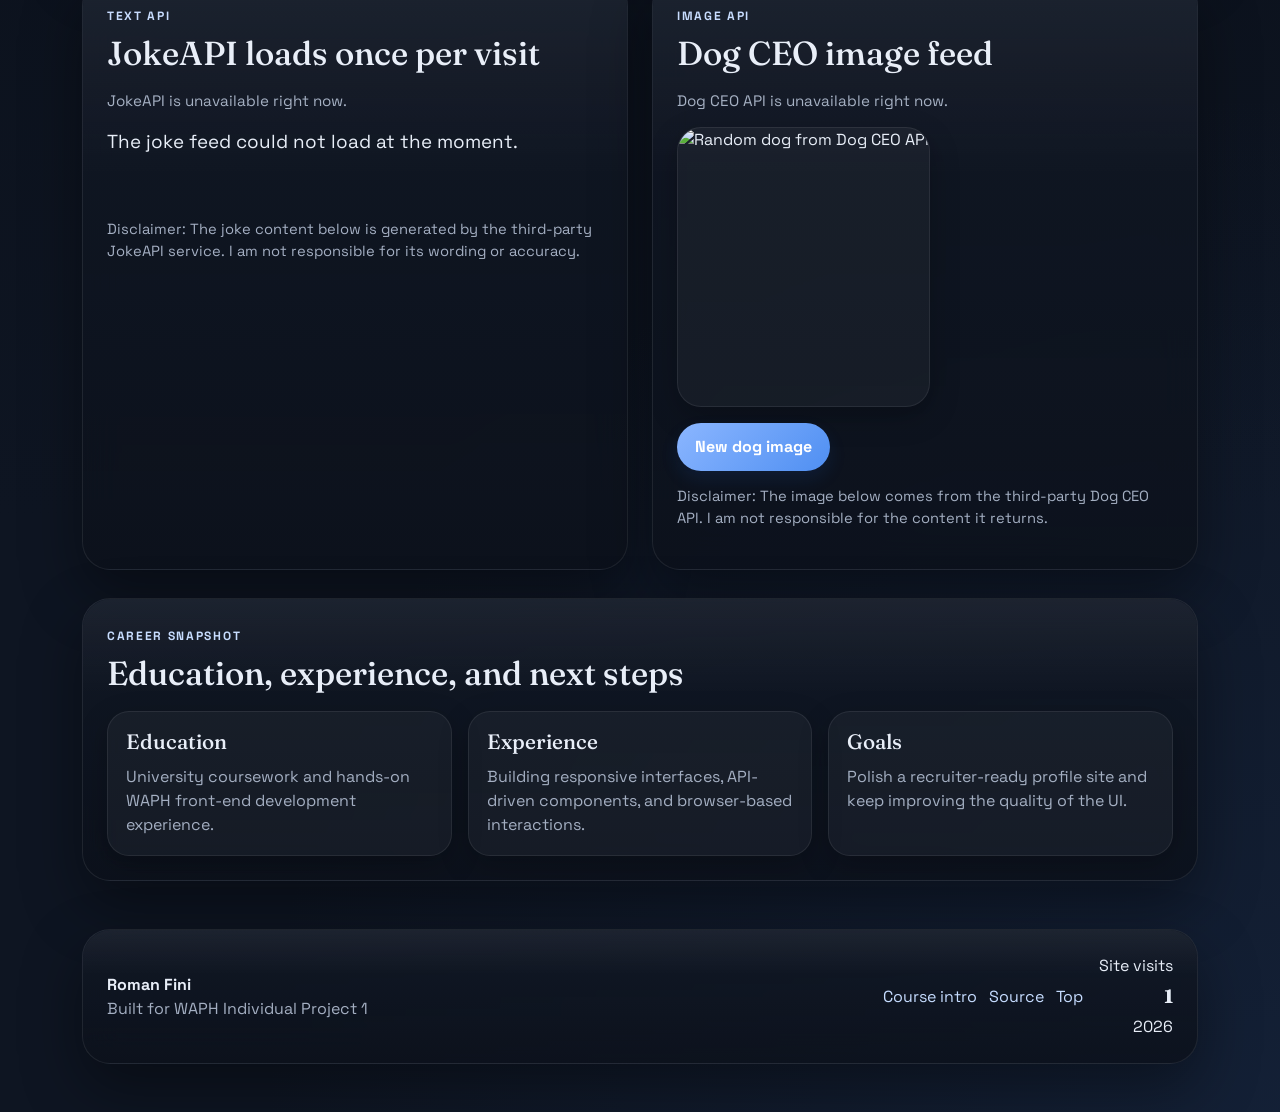
==== commit 629e21e2: "moved images" ====
--- a/index.html
+++ b/index.html
@@ -4,7 +4,7 @@
   <meta charset="utf-8">
   <meta name="viewport" content="width=device-width, initial-scale=1">
   <title>Roman Fini | WAPH Professional Profile</title>
-  <link rel="icon" href="favicon.svg" type="image/svg+xml">
+  <link rel="icon" href="images/favicon.svg" type="image/svg+xml">
   <link rel="preconnect" href="https://fonts.googleapis.com">
   <link rel="preconnect" href="https://fonts.gstatic.com" crossorigin>
   <link href="https://fonts.googleapis.com/css2?family=Fraunces:opsz,wght@9..144,600;9..144,700&family=Space+Grotesk:wght@400;500;700&display=swap" rel="stylesheet">
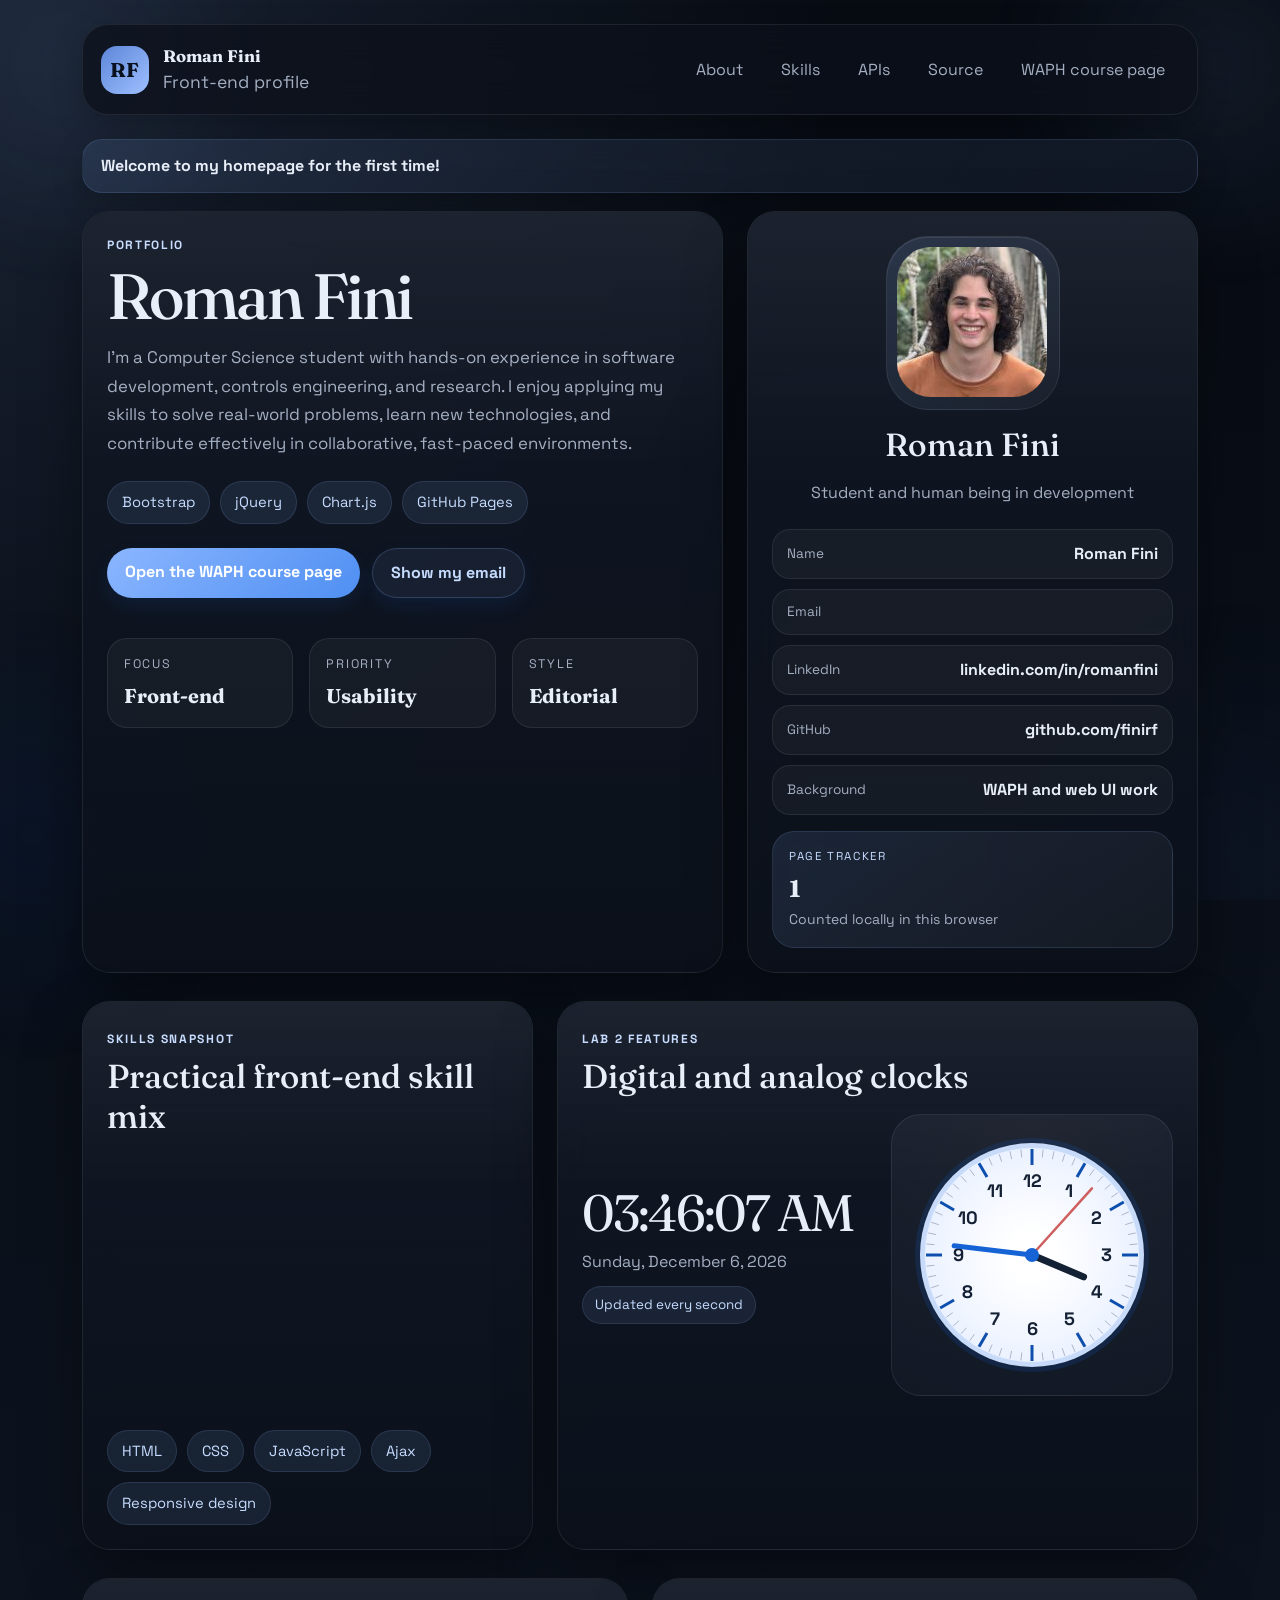
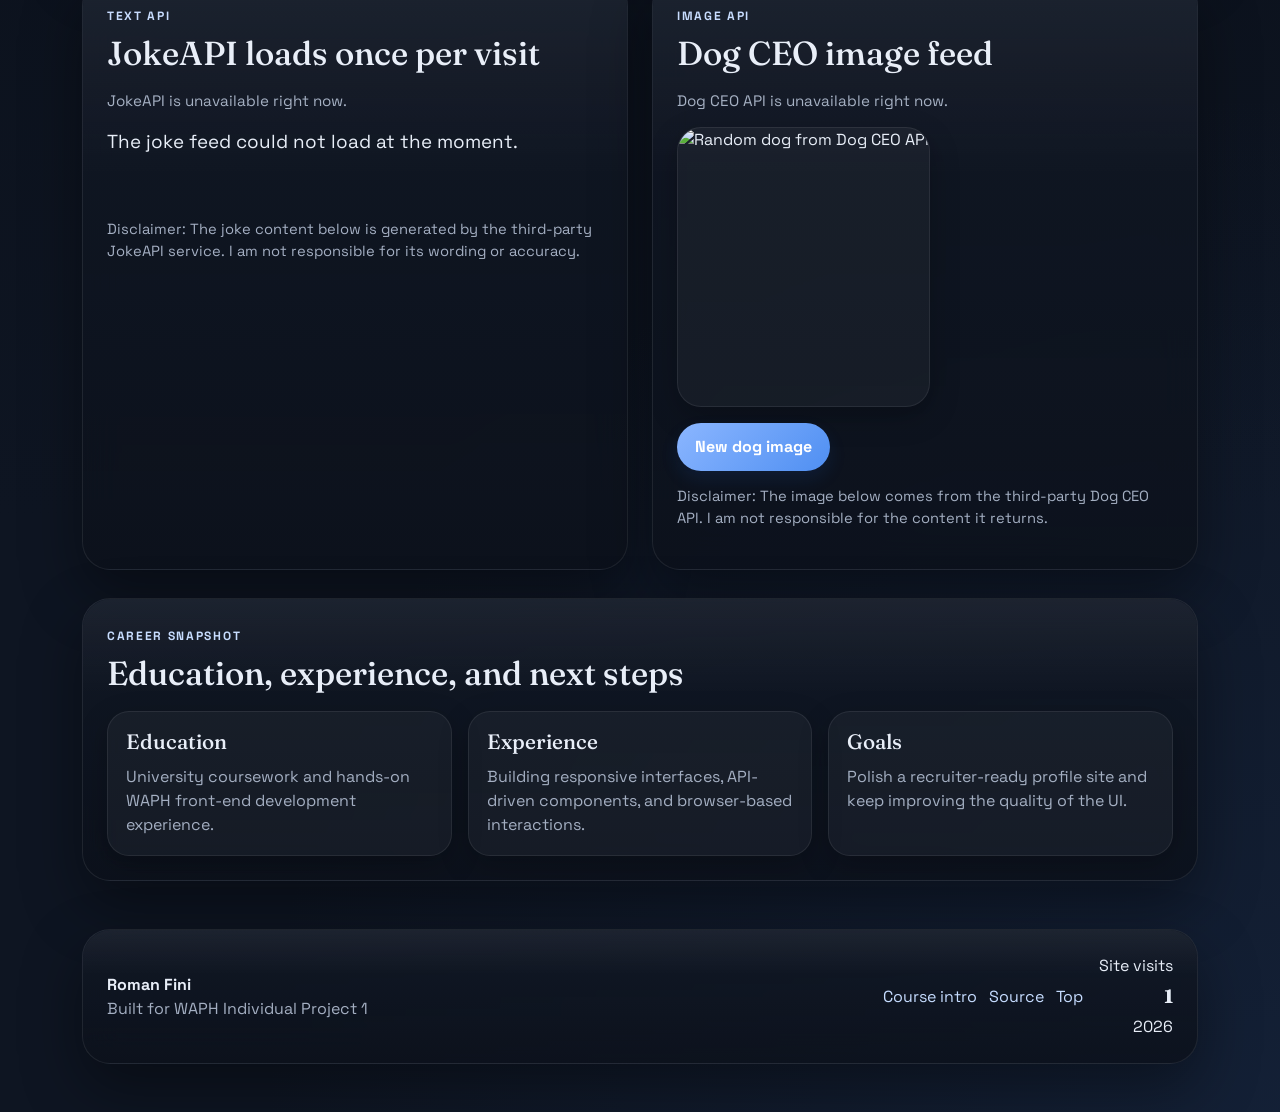
==== commit 7e01d058: "Update index.html" ====
--- a/index.html
+++ b/index.html
@@ -45,7 +45,7 @@
     <section class="hero-grid row g-4 align-items-stretch" id="about">
       <div class="col-lg-7">
         <div class="panel hero-panel h-100">
-          <div class="eyebrow">Professional profile</div>
+          <div class="eyebrow">Portfolio</div>
           <h1>Roman Fini</h1>
           <p class="lead-copy">
             I’m a Computer Science student with hands-on experience in software development, controls engineering, and research.
--- a/styles.css
+++ b/styles.css
@@ -24,7 +24,6 @@
 html {
   scroll-behavior: auto;
   overflow-x: hidden;
-  overflow-y: auto;
 }
 
 body {
@@ -39,7 +38,6 @@
   min-height: 100vh;
   position: relative;
   overflow-x: hidden;
-  overflow-y: auto;
 }
 
 body::before,
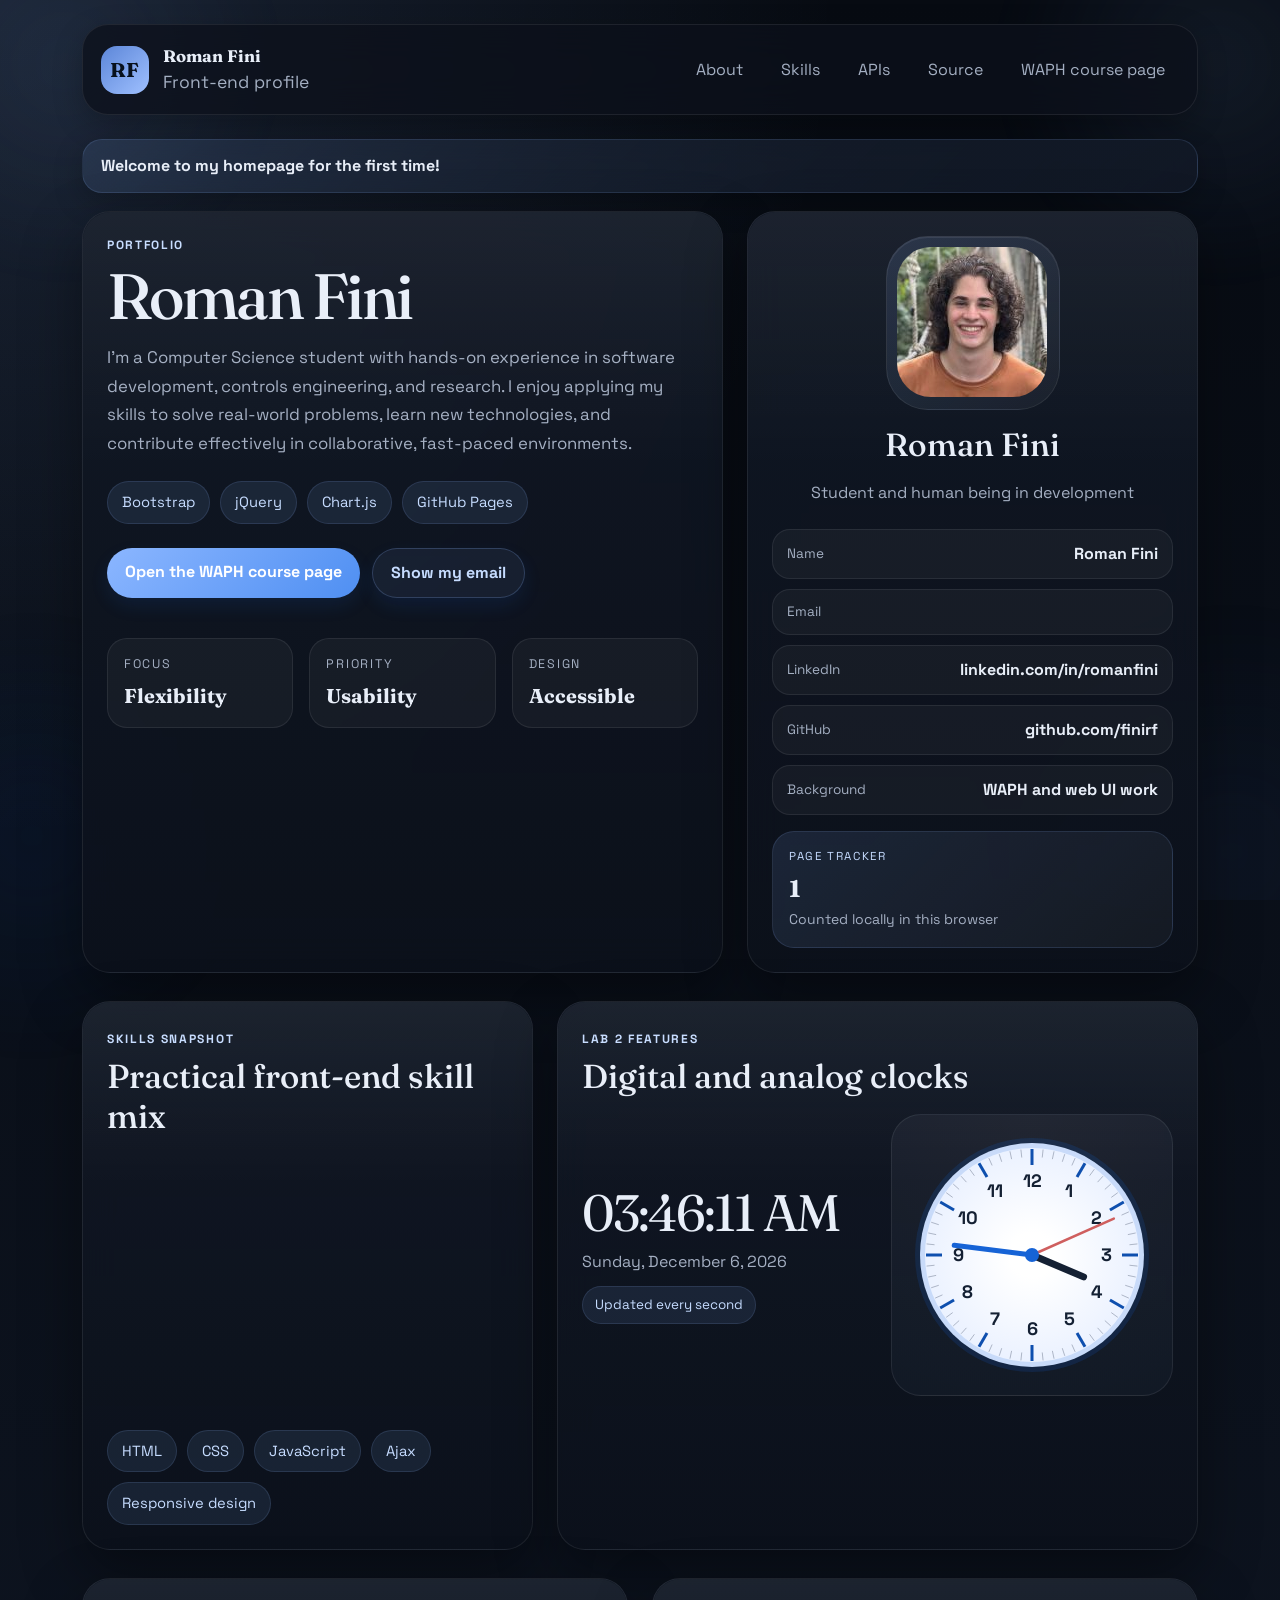
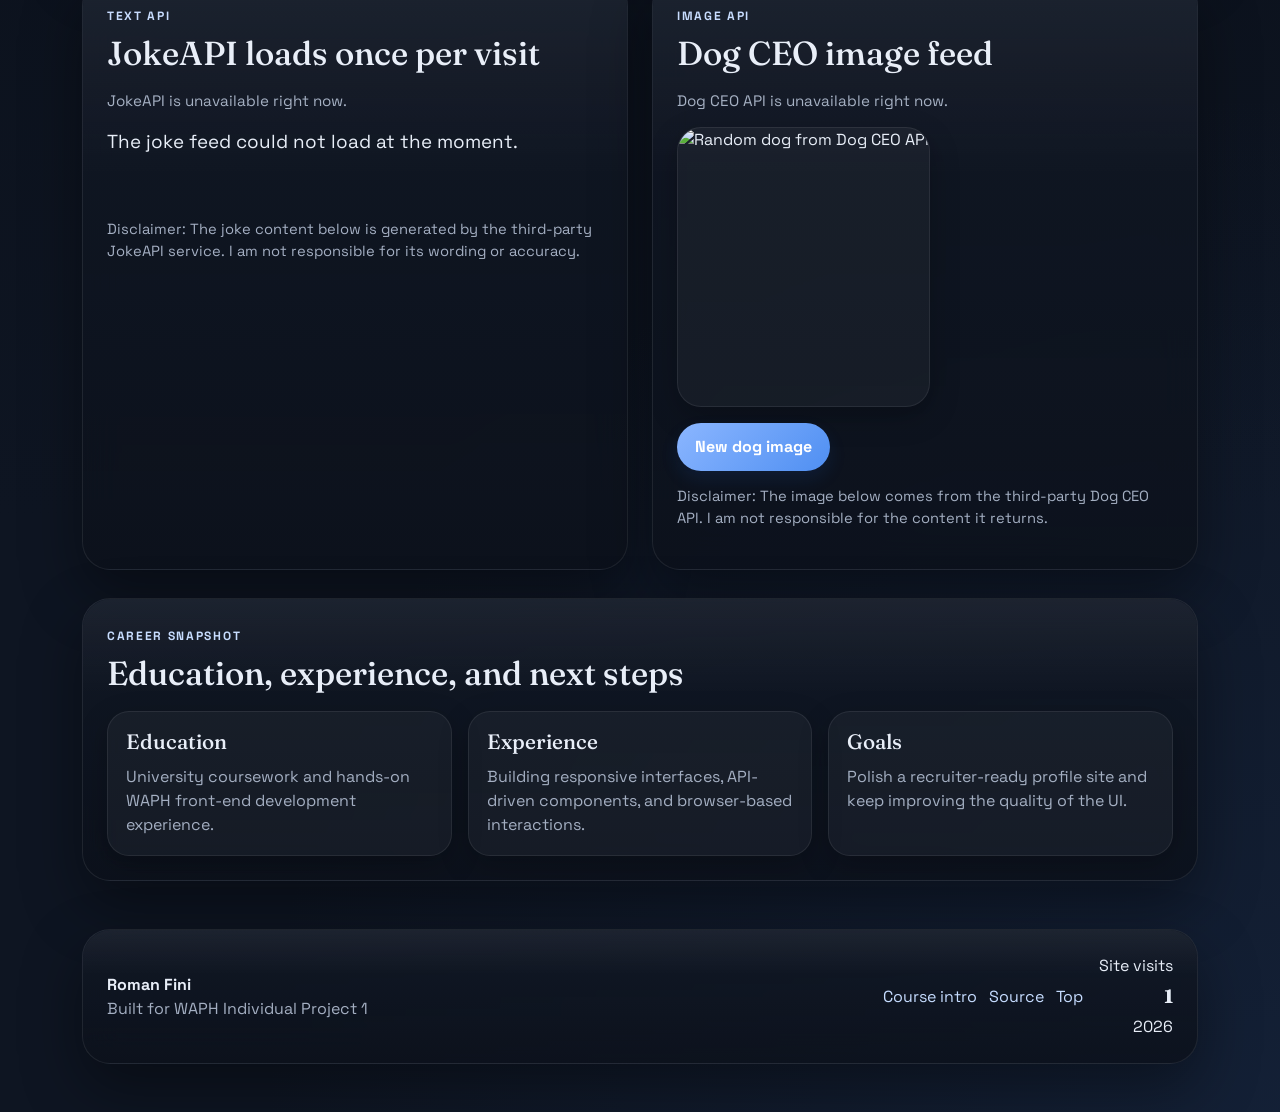
==== commit 3b0a553a: "Update index.html" ====
--- a/index.html
+++ b/index.html
@@ -65,7 +65,7 @@
             <div class="col-sm-4">
               <div class="metric">
                 <span>Focus</span>
-                <strong>Front-end</strong>
+                <strong>Flexibility</strong>
               </div>
             </div>
             <div class="col-sm-4">
@@ -76,8 +76,8 @@
             </div>
             <div class="col-sm-4">
               <div class="metric">
-                <span>Style</span>
-                <strong>Editorial</strong>
+                <span>Design</span>
+                <strong>Accessible</strong>
               </div>
             </div>
           </div>
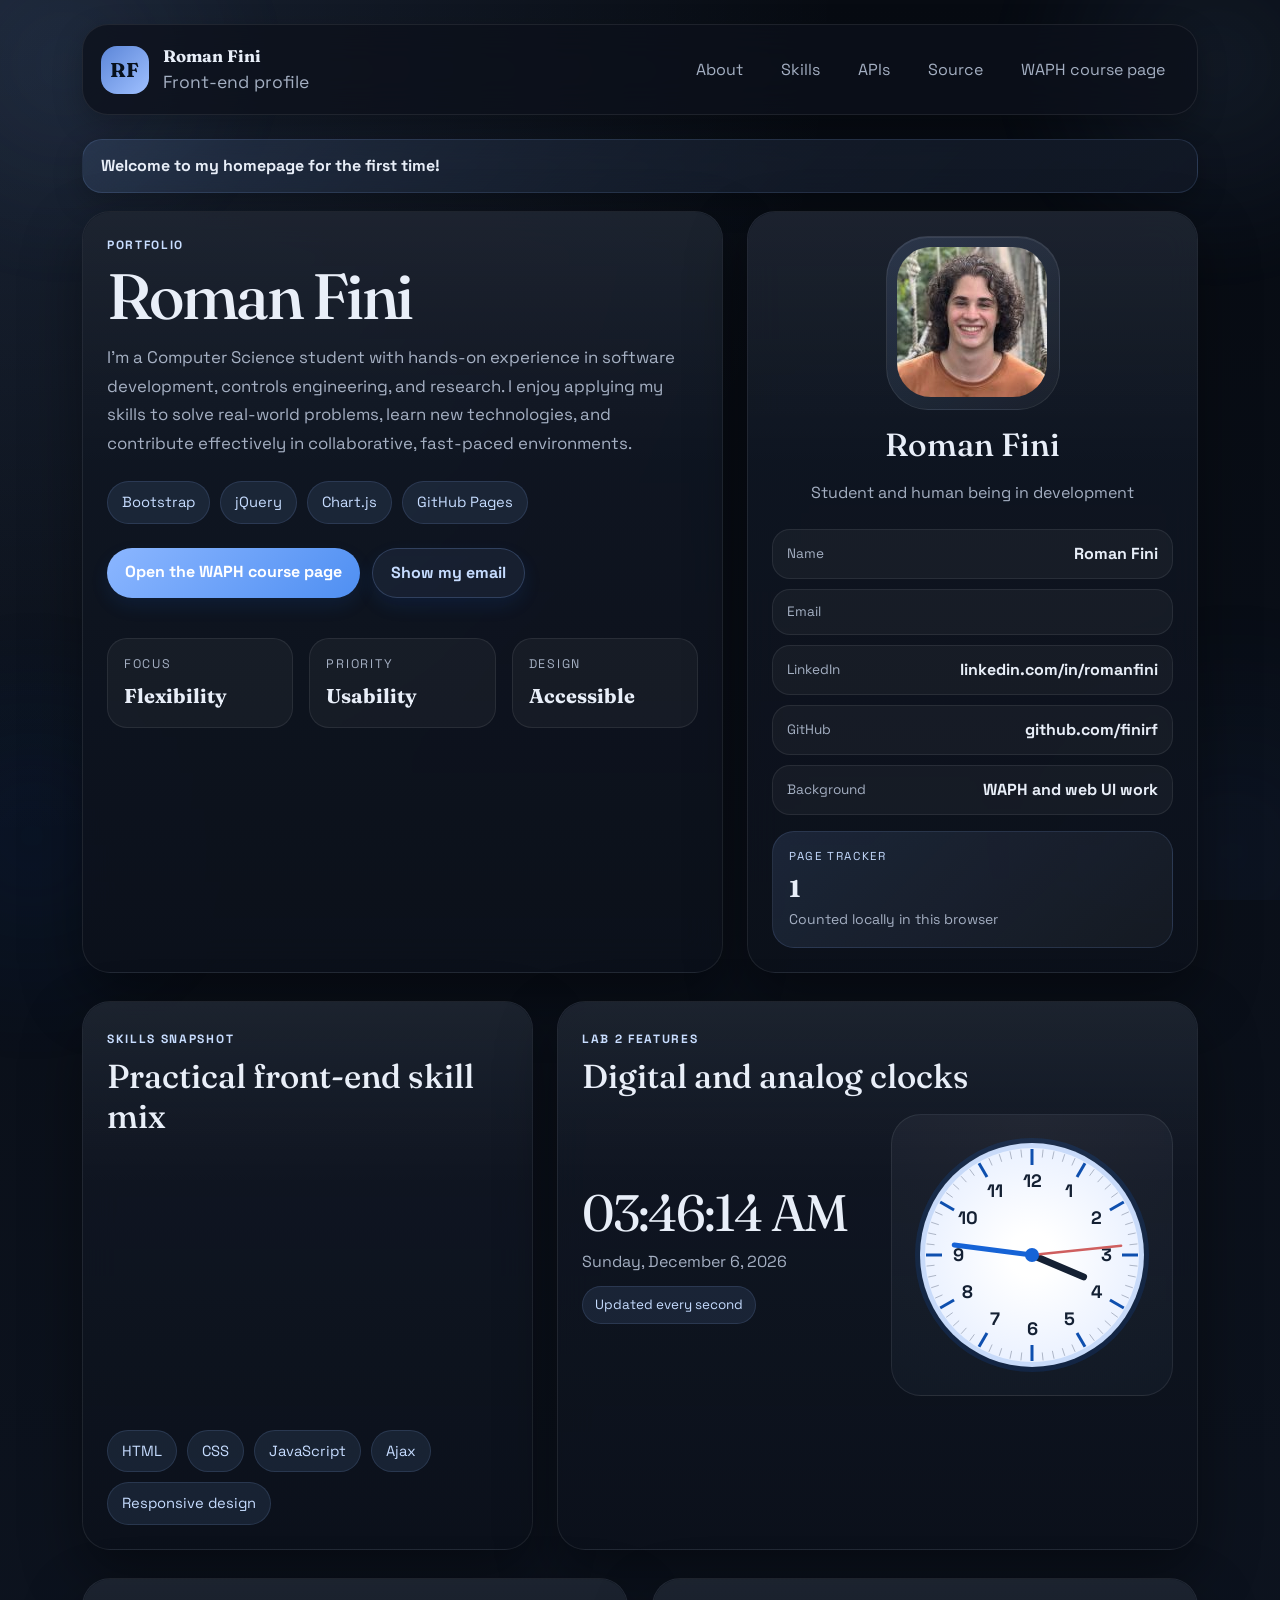
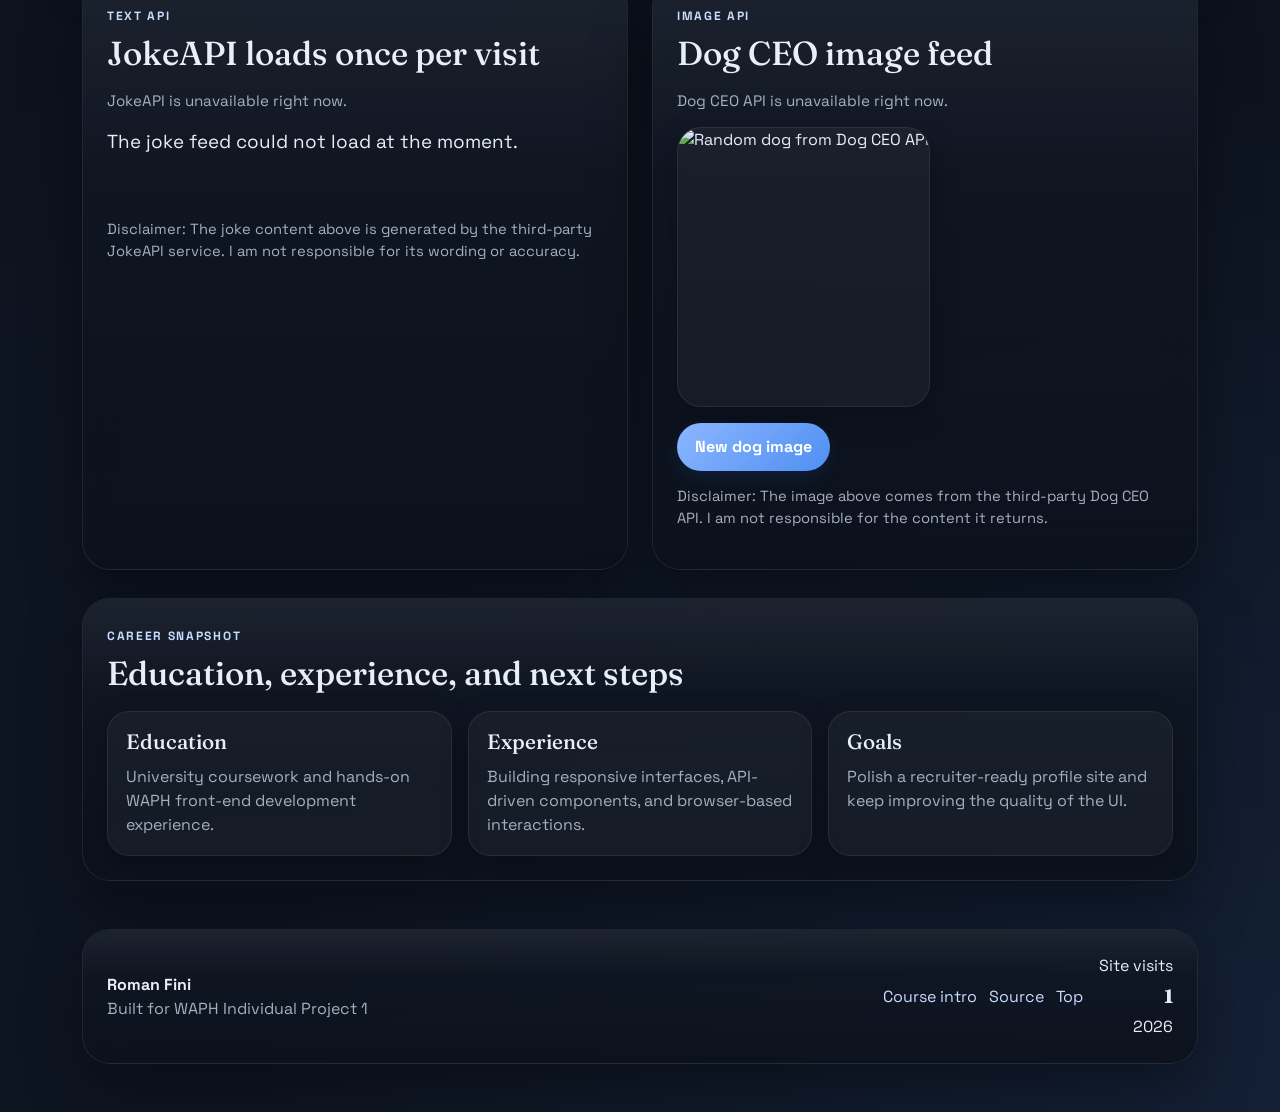
==== commit 6a6dab9e: "legibility improvement" ====
--- a/index.html
+++ b/index.html
@@ -9,7 +9,7 @@
   <link rel="preconnect" href="https://fonts.gstatic.com" crossorigin>
   <link href="https://fonts.googleapis.com/css2?family=Fraunces:opsz,wght@9..144,600;9..144,700&family=Space+Grotesk:wght@400;500;700&display=swap" rel="stylesheet">
   <link href="https://cdn.jsdelivr.net/npm/bootstrap@5.3.3/dist/css/bootstrap.min.css" rel="stylesheet">
-  <link rel="stylesheet" href="styles.css">
+  <link rel="stylesheet" href="styles.css?v=20260609-1">
 </head>
 <body>
   <div class="ambient ambient-one"></div>
@@ -170,7 +170,7 @@
           </div>
           <div id="jokeStatus" class="feature-status">Loading a fresh joke...</div>
           <p id="jokeText" class="api-copy"></p>
-          <p class="api-disclaimer">Disclaimer: The joke content below is generated by the third-party JokeAPI service. I am not responsible for its wording or accuracy.</p>
+          <p class="api-disclaimer">Disclaimer: The joke content above is generated by the third-party JokeAPI service. I am not responsible for its wording or accuracy.</p>
         </div>
       </div>
       <div class="col-lg-6">
@@ -184,7 +184,7 @@
           <div class="hero-actions mt-3">
             <button id="refreshDog" class="btn btn-primary soft-button" type="button">New dog image</button>
           </div>
-          <p class="api-disclaimer">Disclaimer: The image below comes from the third-party Dog CEO API. I am not responsible for the content it returns.</p>
+          <p class="api-disclaimer">Disclaimer: The image above comes from the third-party Dog CEO API. I am not responsible for the content it returns.</p>
         </div>
       </div>
     </section>
@@ -237,6 +237,6 @@
   <script src="https://code.jquery.com/jquery-3.7.1.min.js"></script>
   <script src="https://cdn.jsdelivr.net/npm/chart.js@4.4.3/dist/chart.umd.min.js"></script>
   <script src="https://cdn.jsdelivr.net/npm/bootstrap@5.3.3/dist/js/bootstrap.bundle.min.js"></script>
-  <script src="app.js"></script>
+  <script src="app.js?v=20260609-1"></script>
 </body>
 </html>
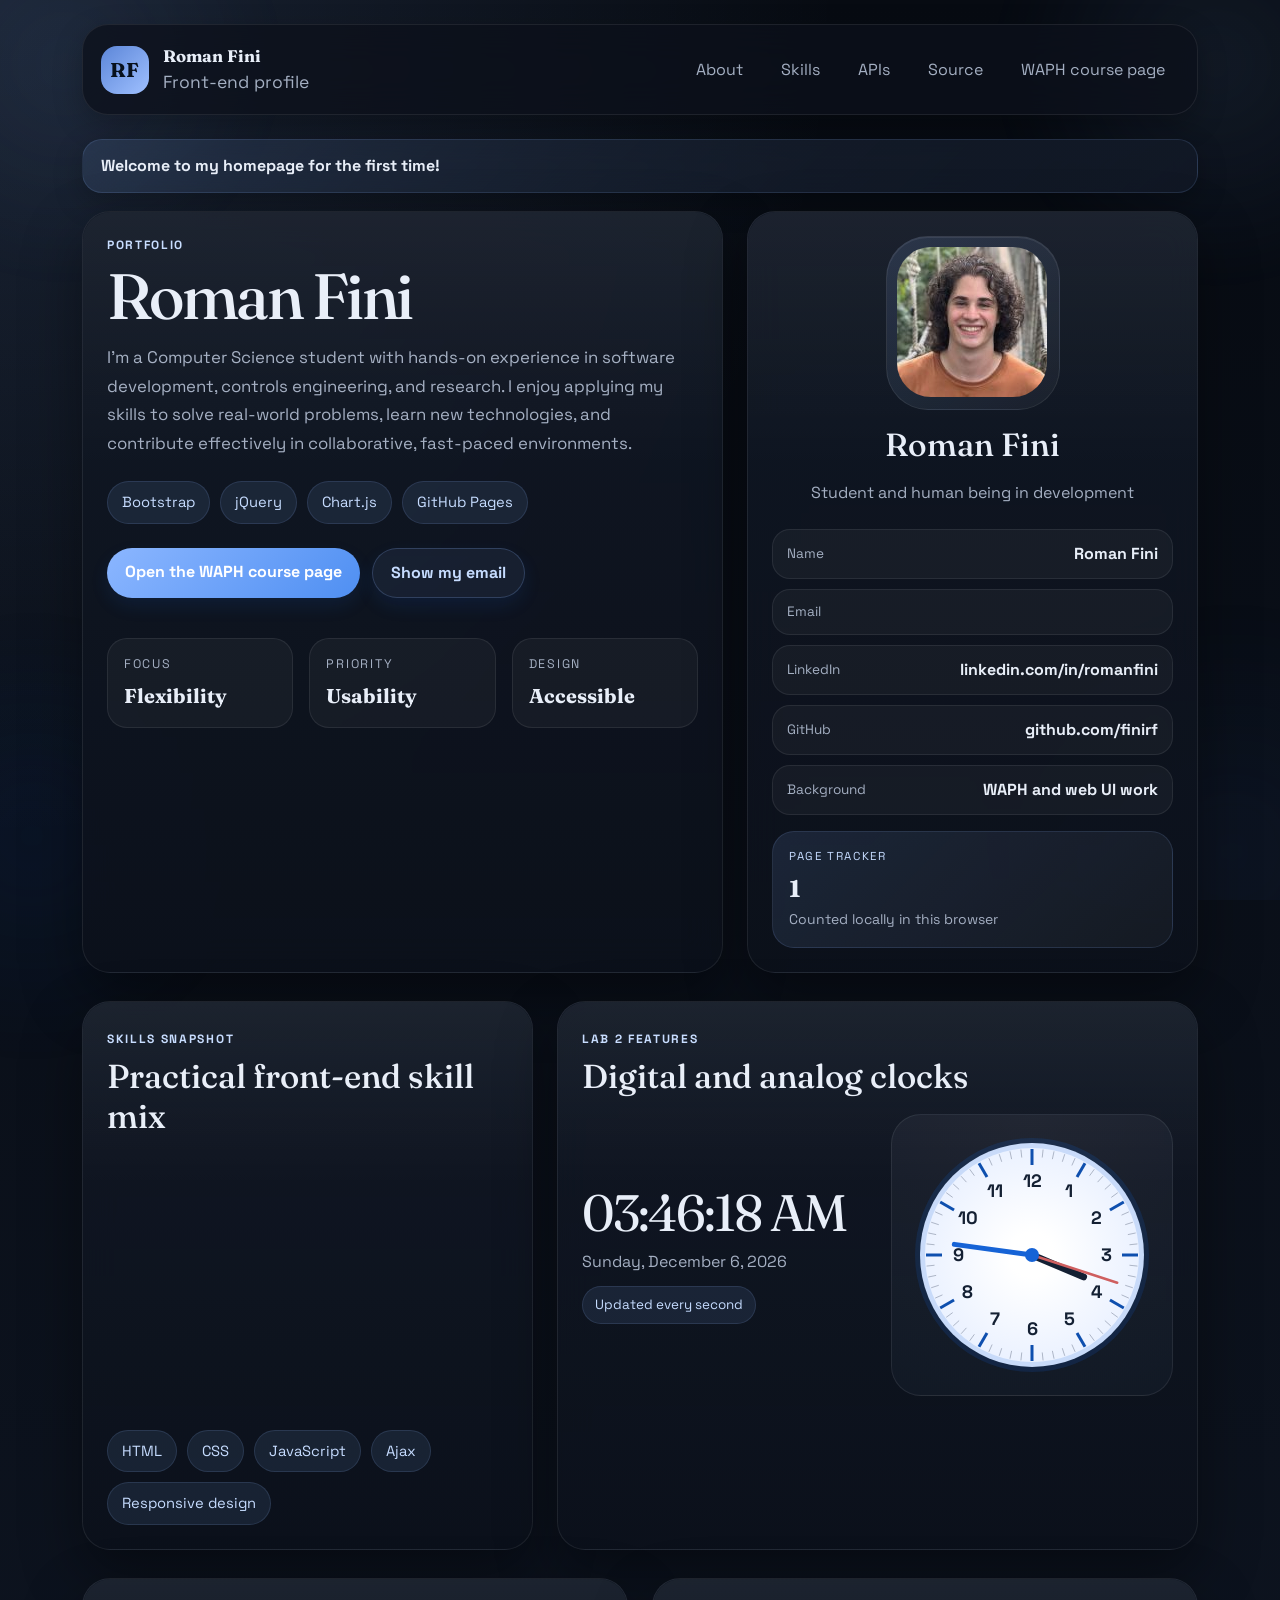
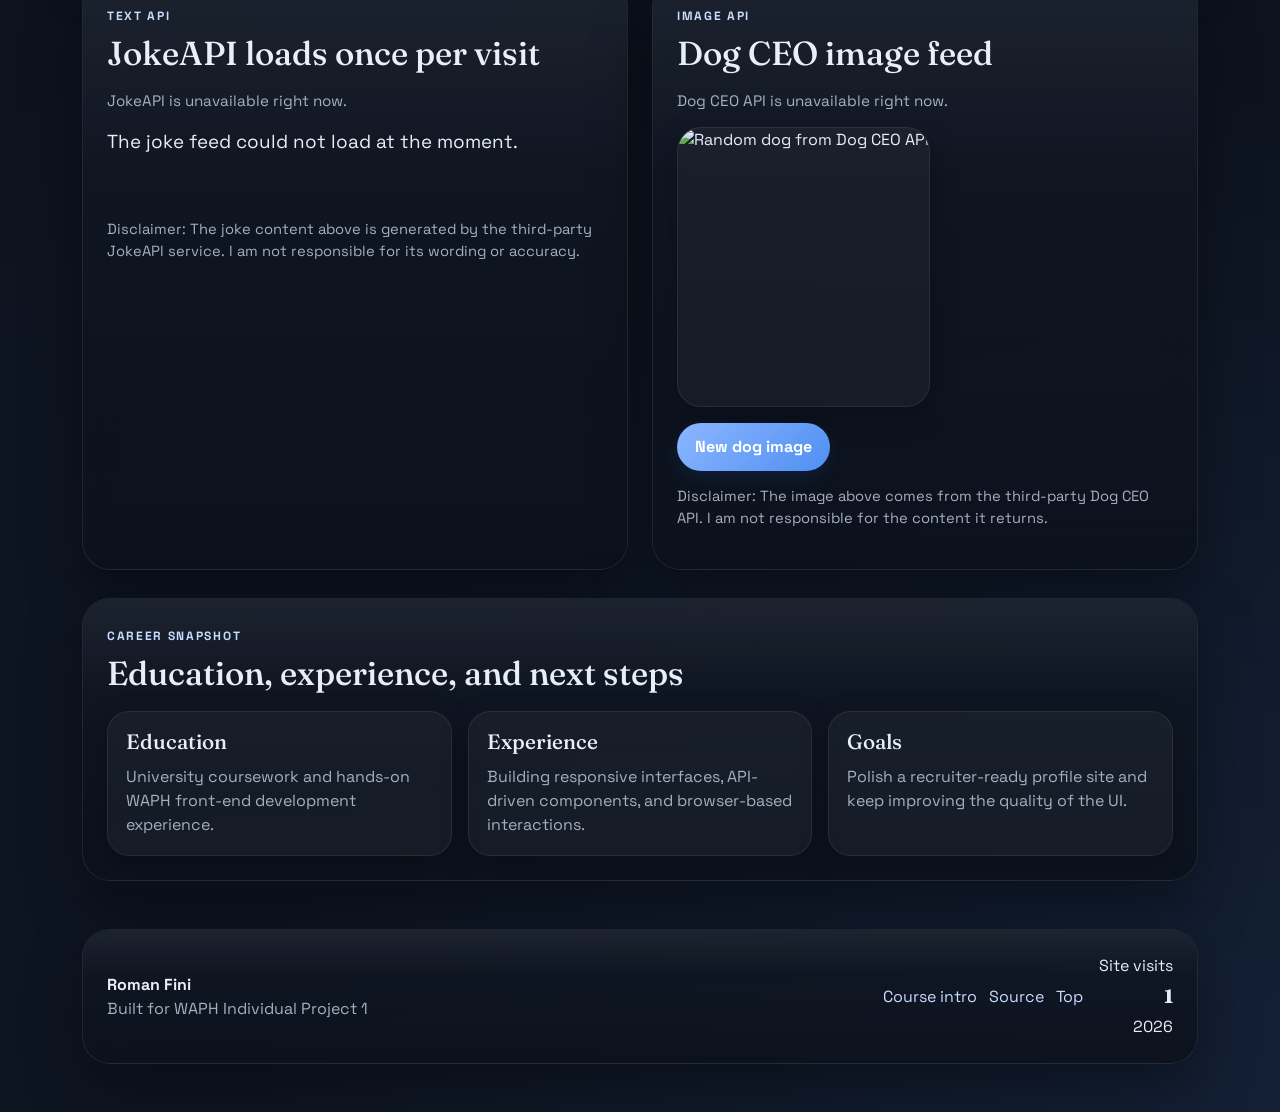
==== commit eba910a3: "google analytics integration" ====
--- a/index.html
+++ b/index.html
@@ -1,6 +1,15 @@
 <!doctype html>
 <html lang="en">
 <head>
+  <!-- Google tag (gtag.js) -->
+  <script async src="https://www.googletagmanager.com/gtag/js?id=G-34Q1Y3YLY7"></script>
+  <script>
+    window.dataLayer = window.dataLayer || [];
+    function gtag(){dataLayer.push(arguments);}
+    gtag('js', new Date());
+
+    gtag('config', 'G-34Q1Y3YLY7');
+  </script>
   <meta charset="utf-8">
   <meta name="viewport" content="width=device-width, initial-scale=1">
   <title>Roman Fini | WAPH Professional Profile</title>
